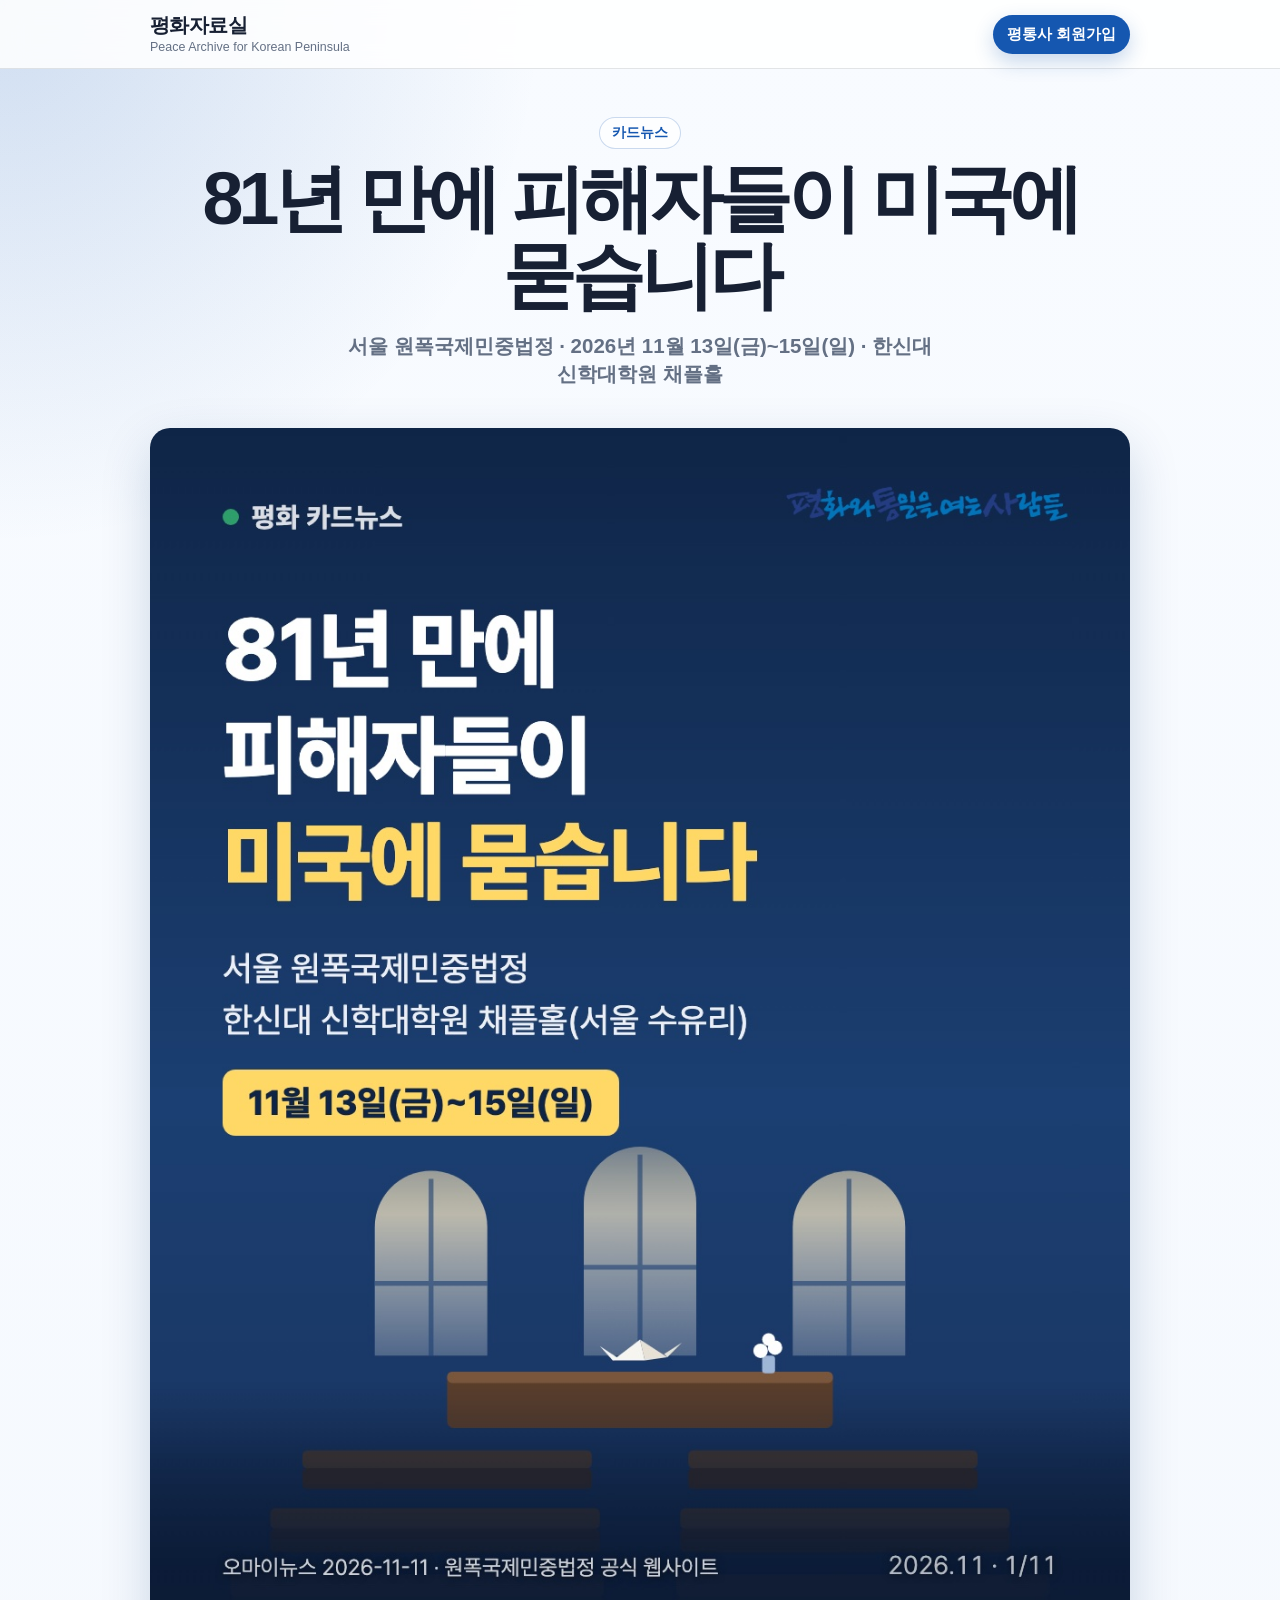
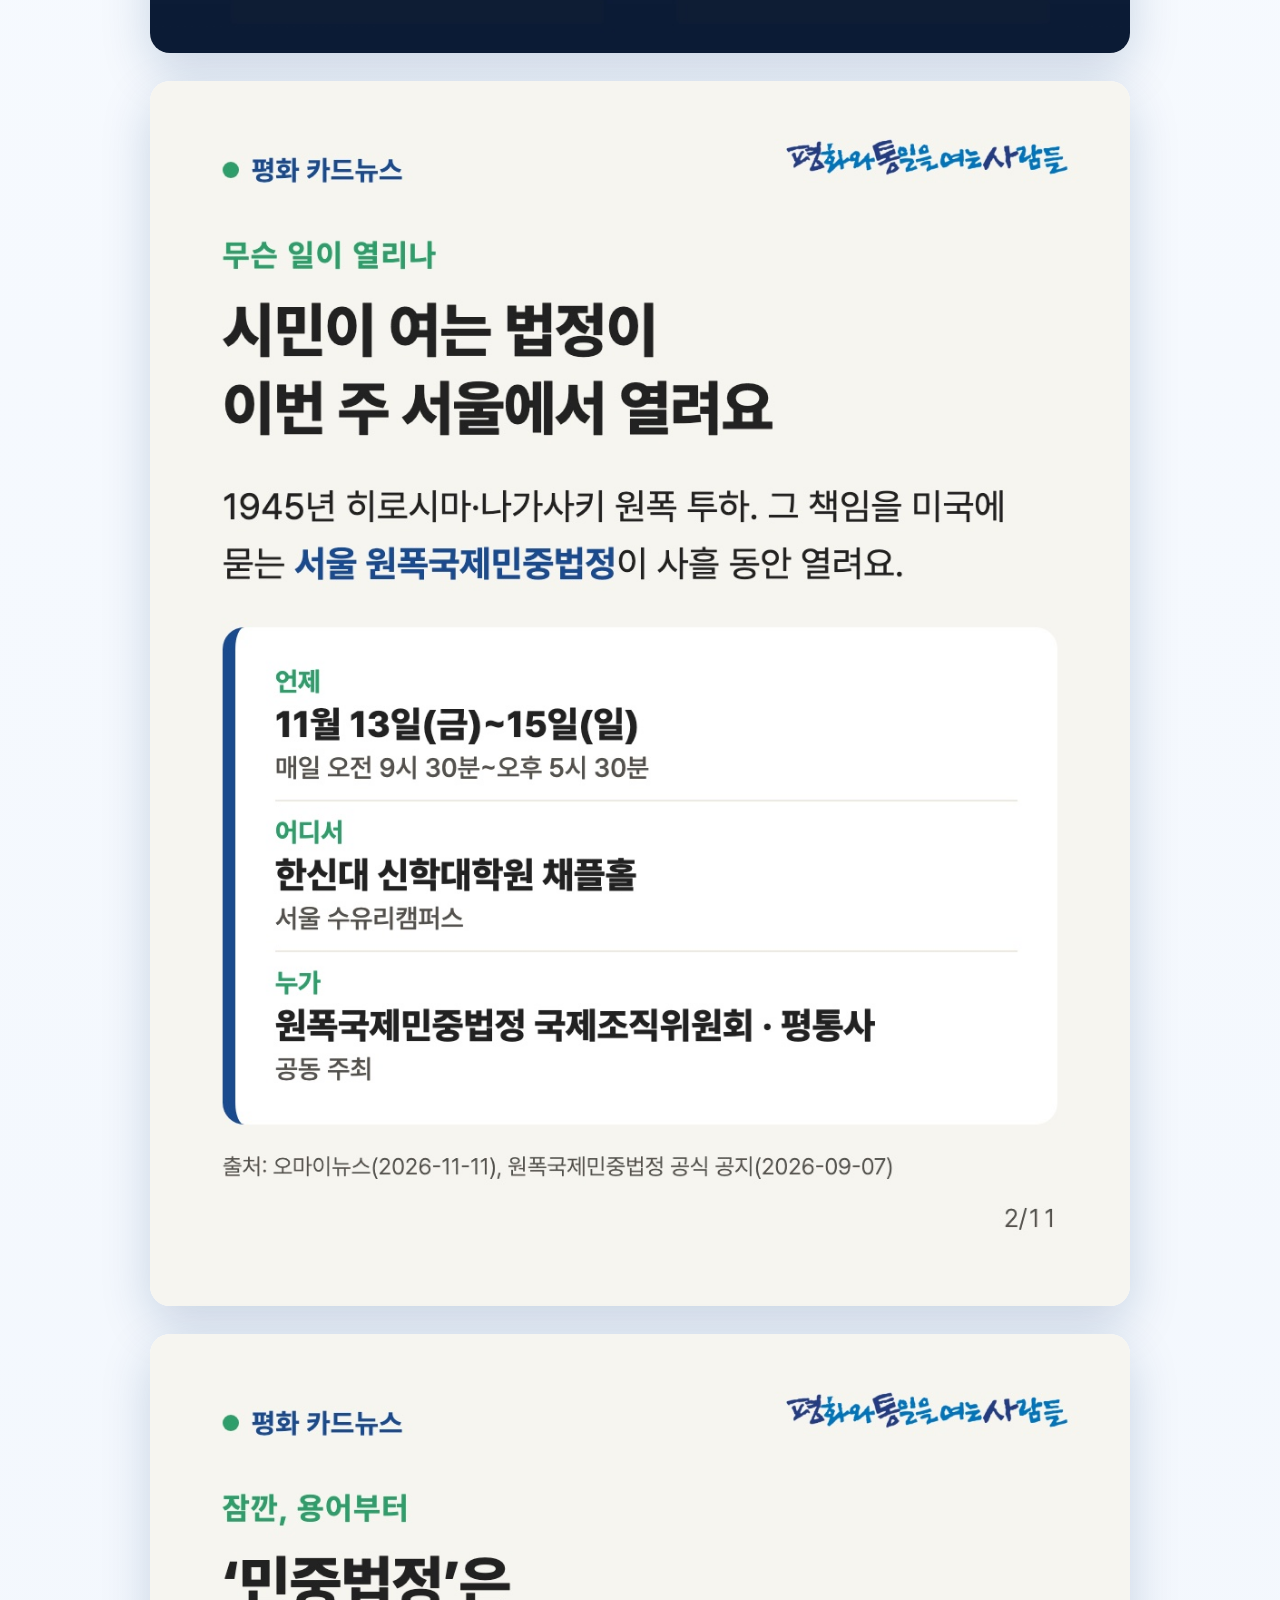
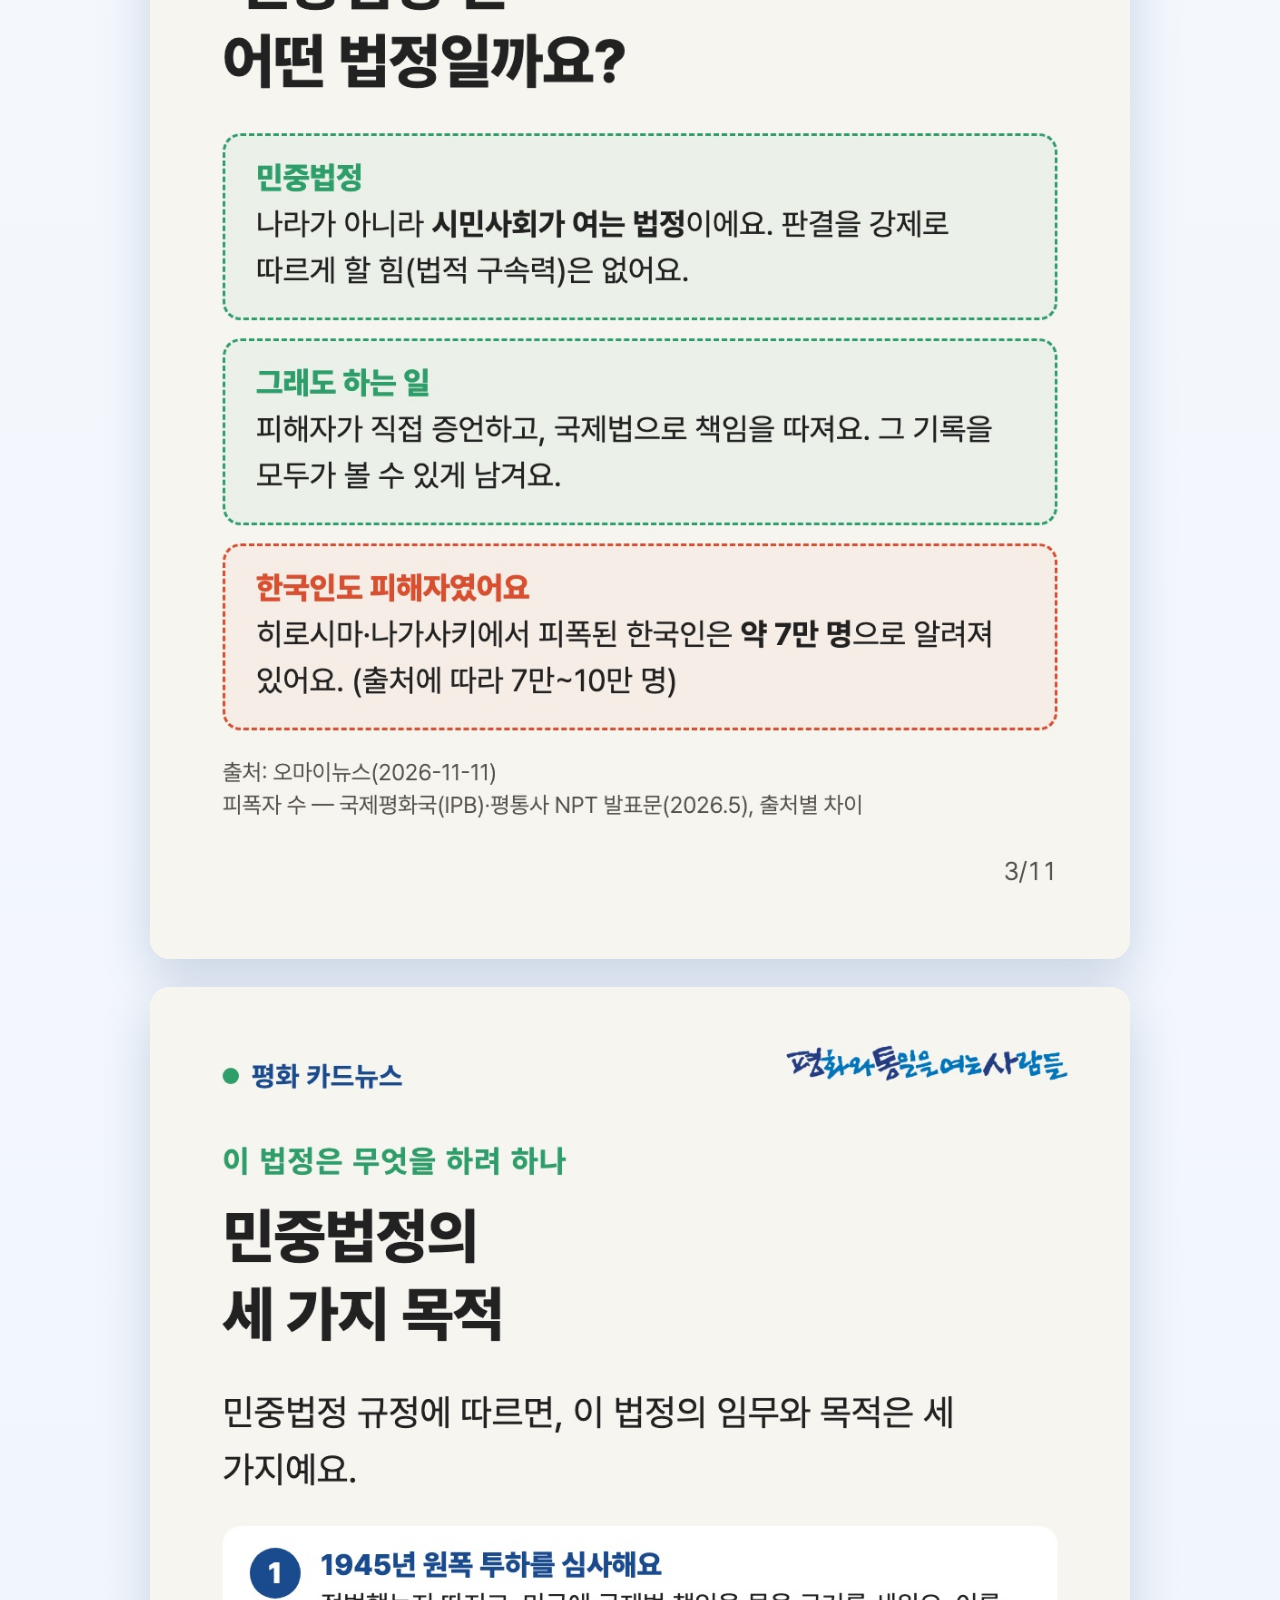
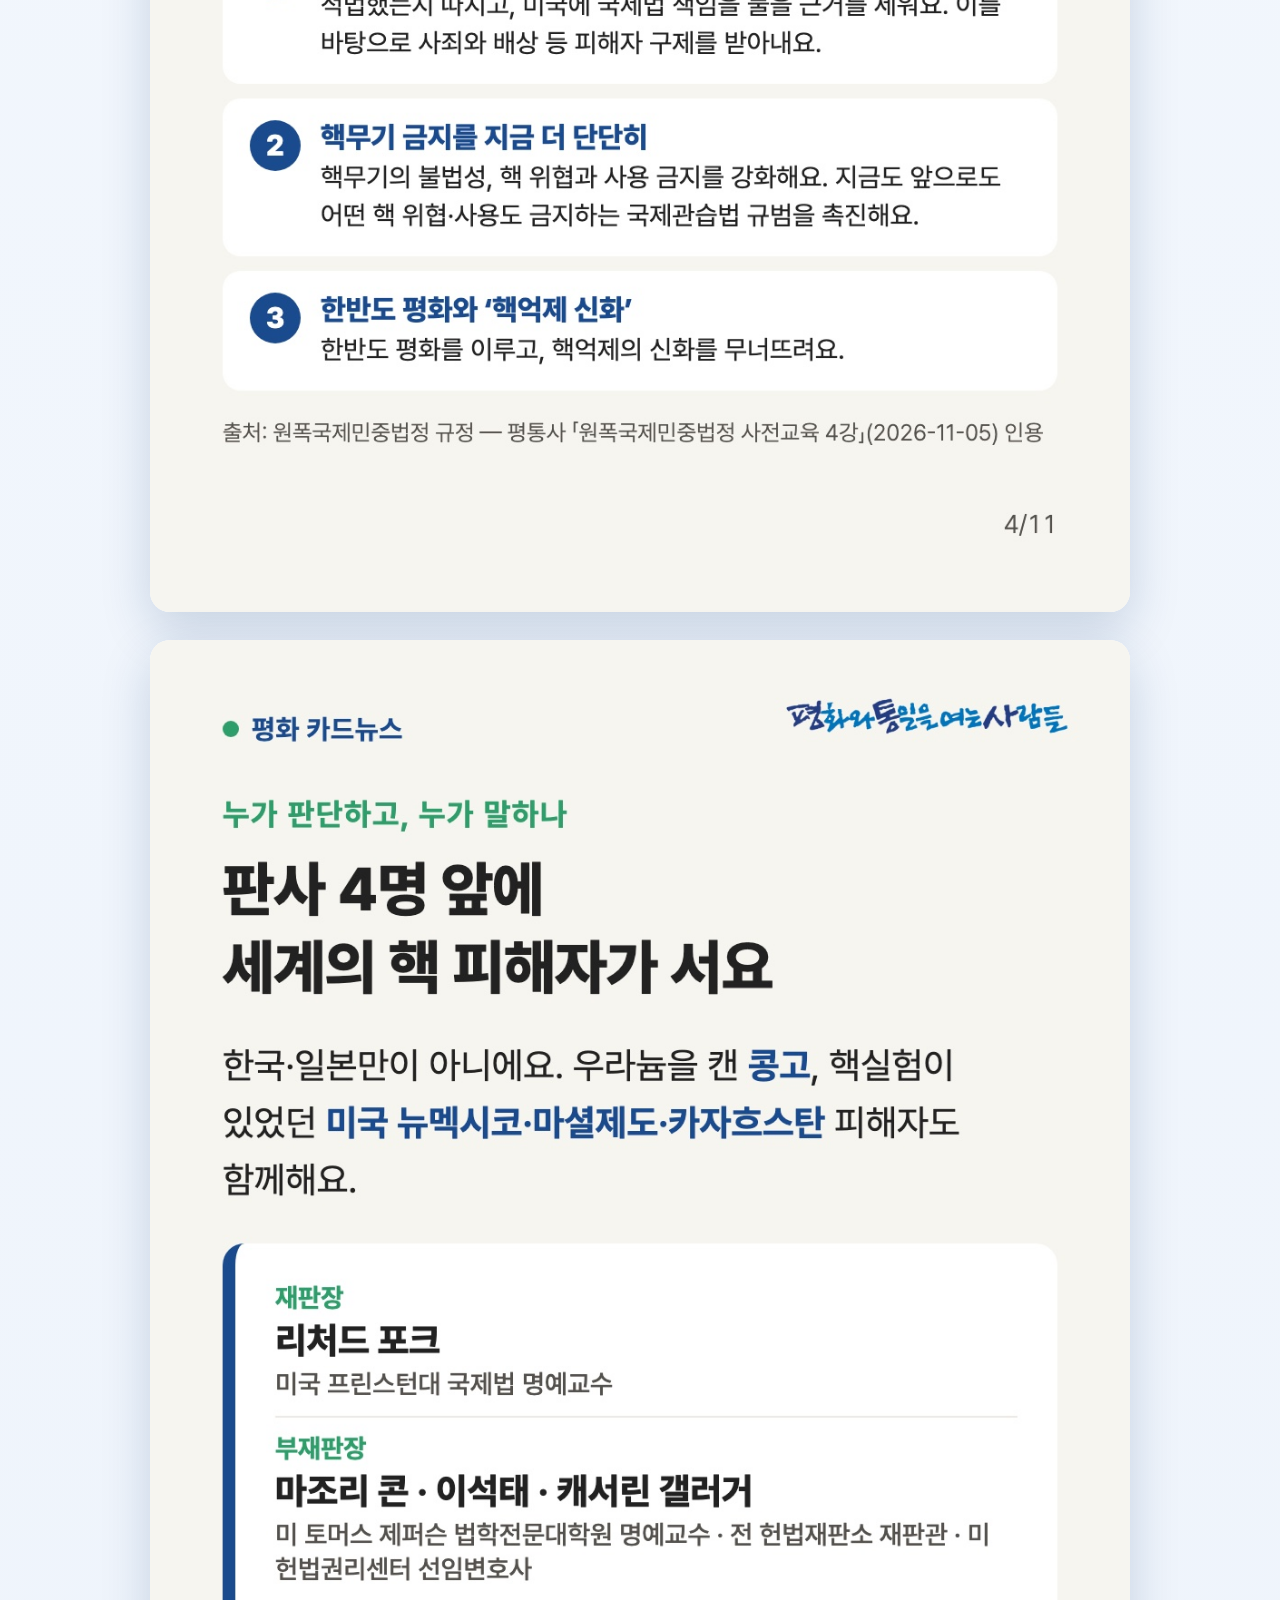
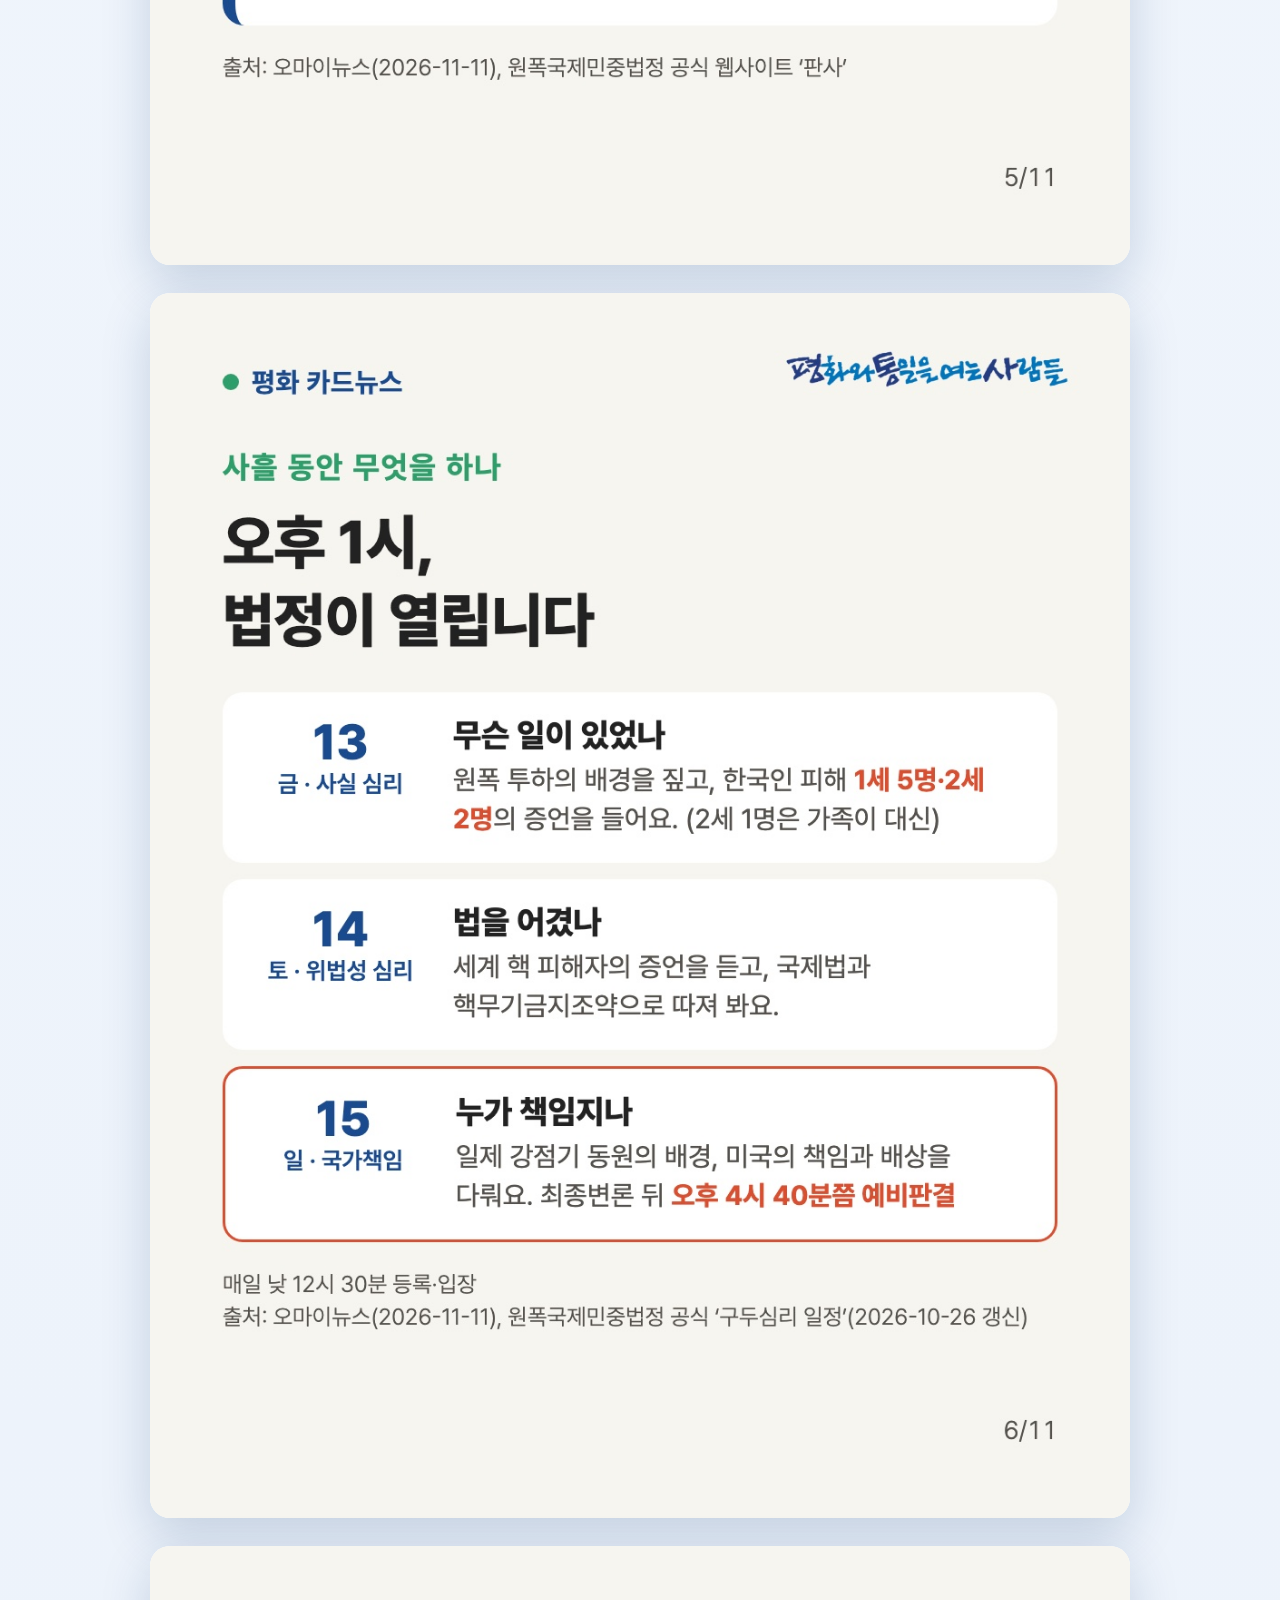
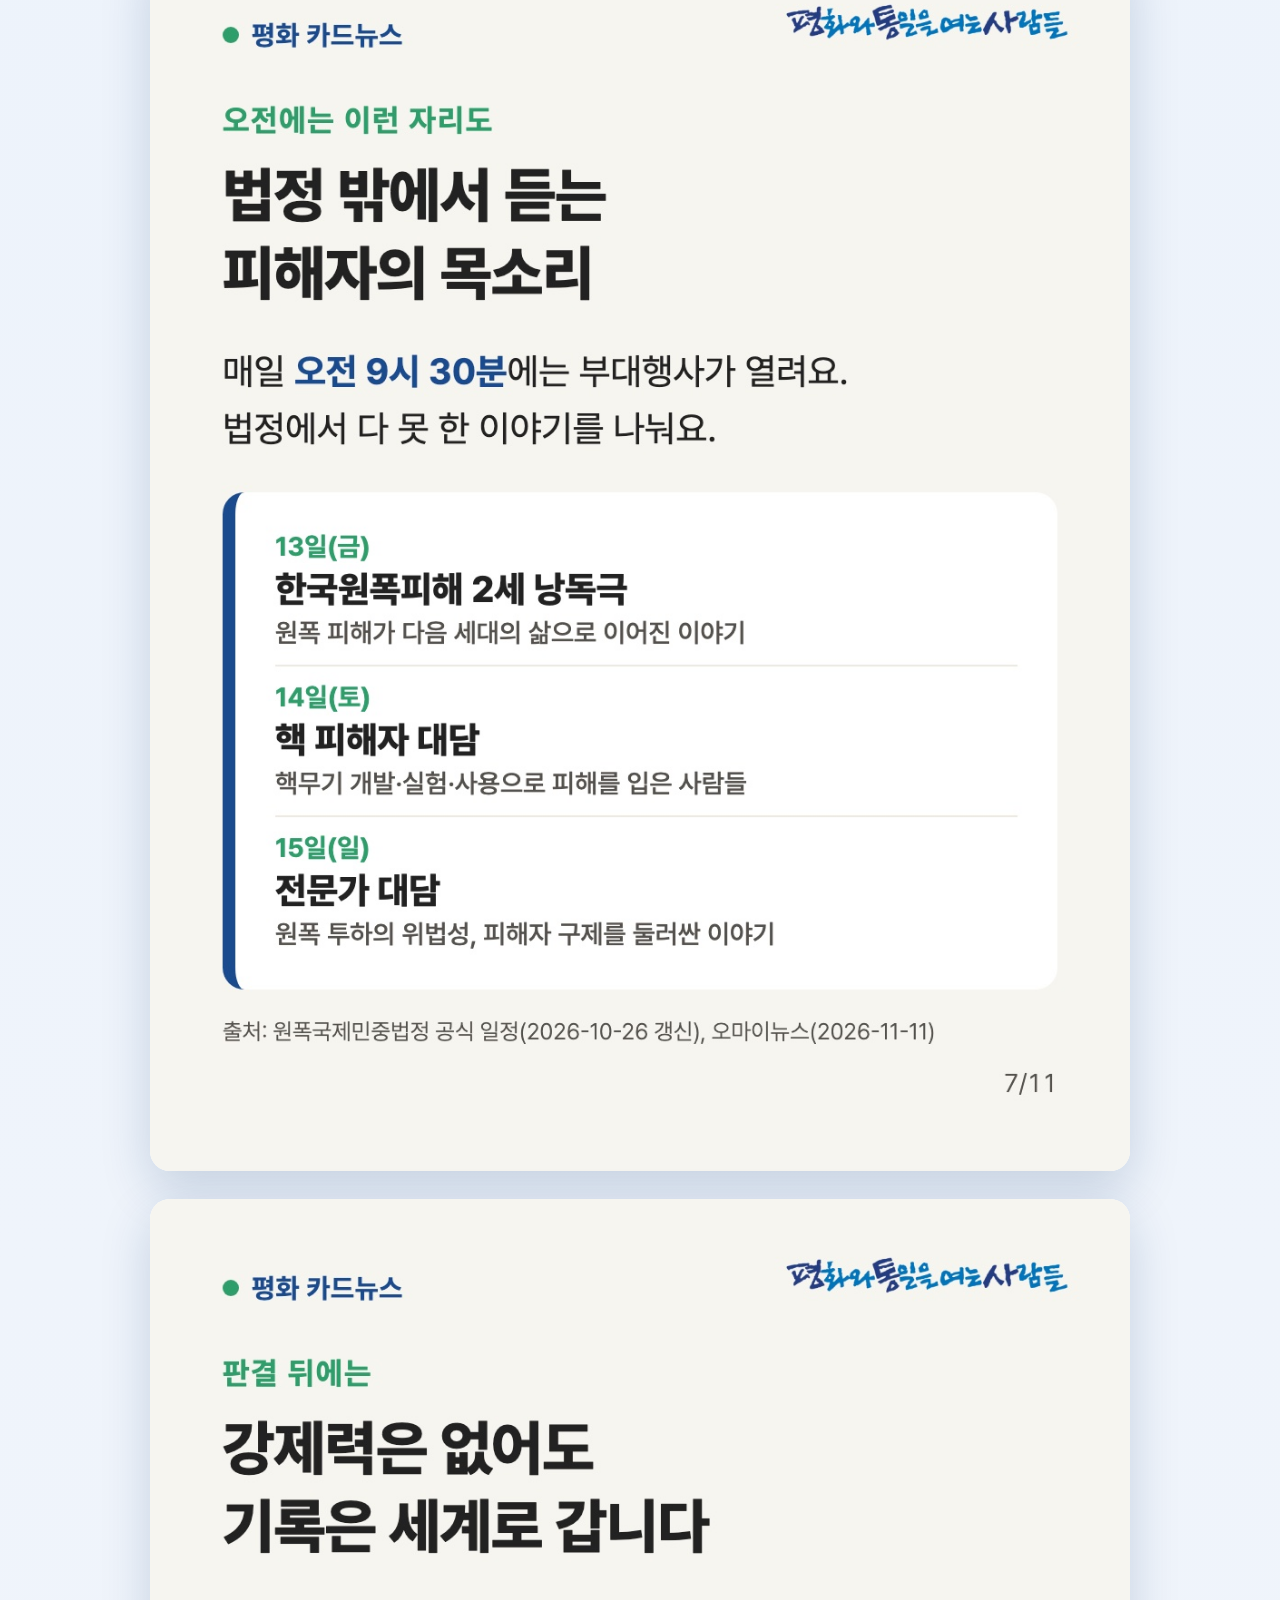
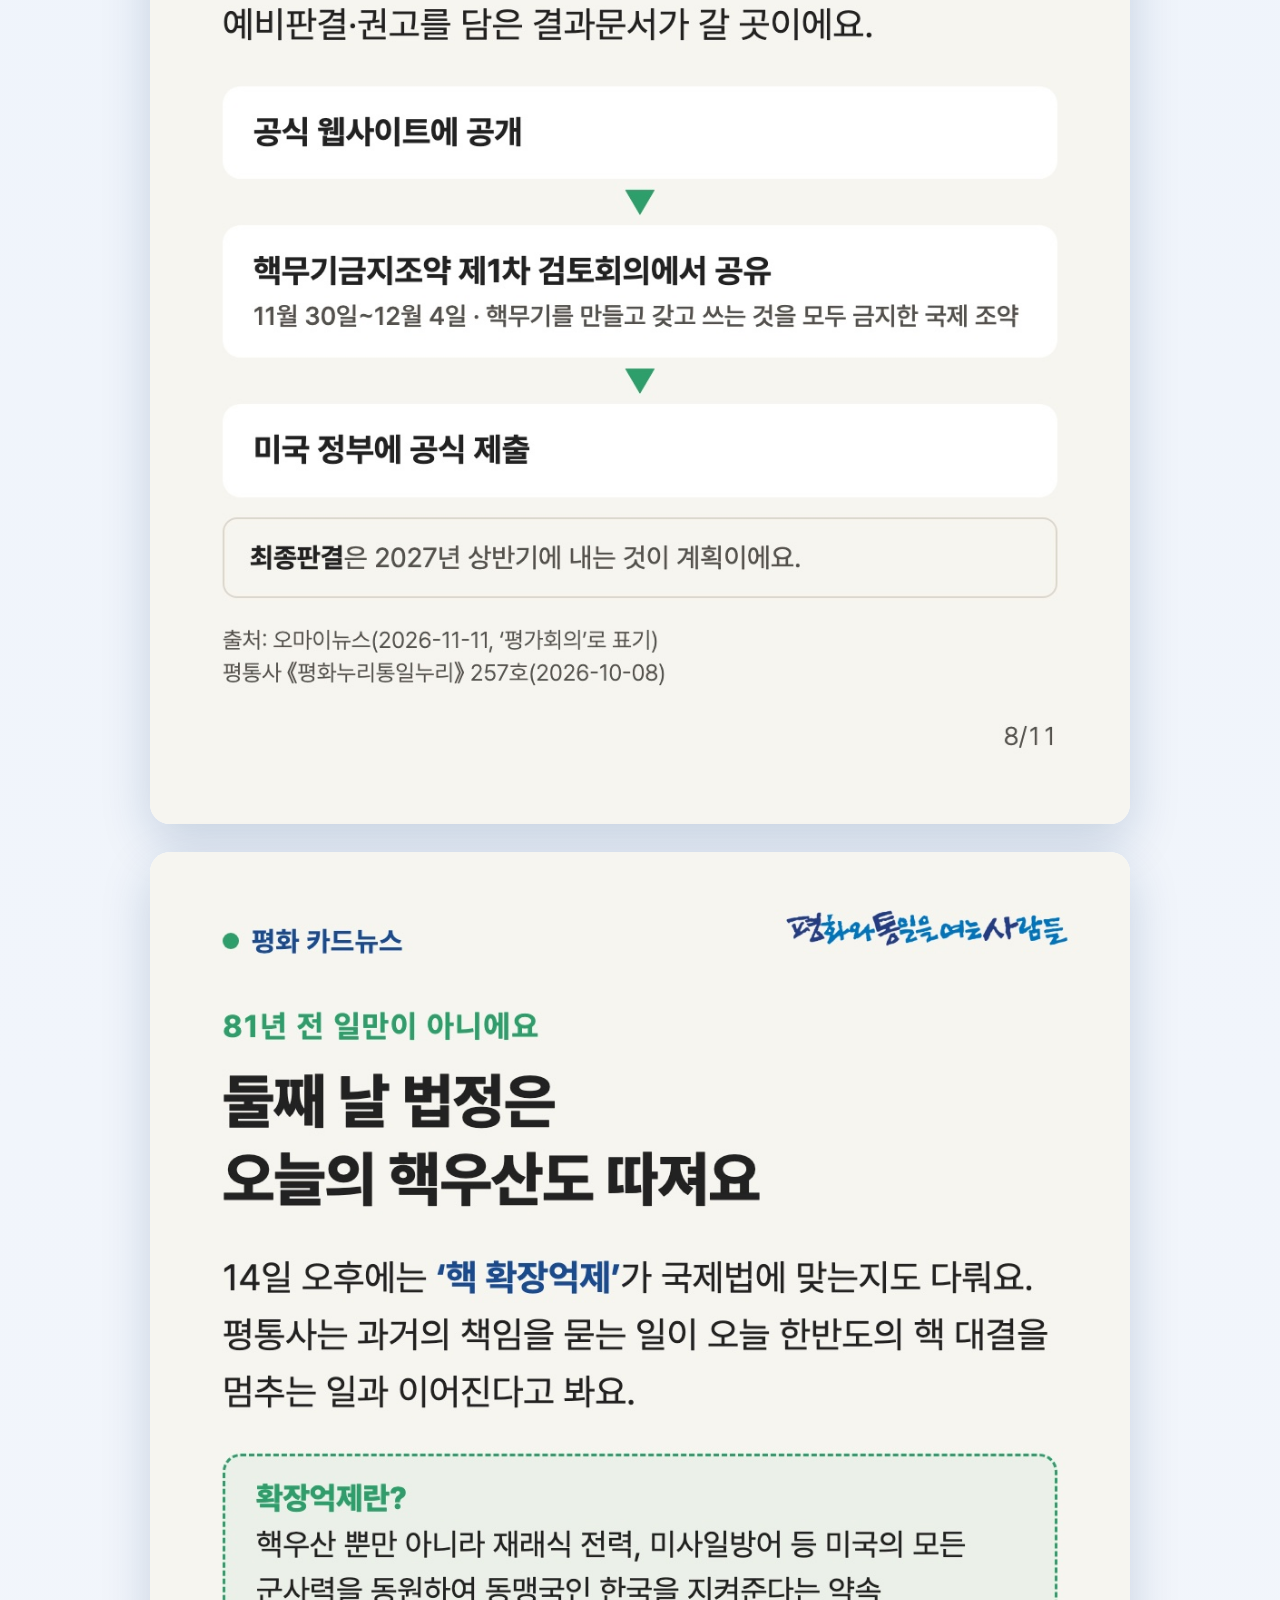
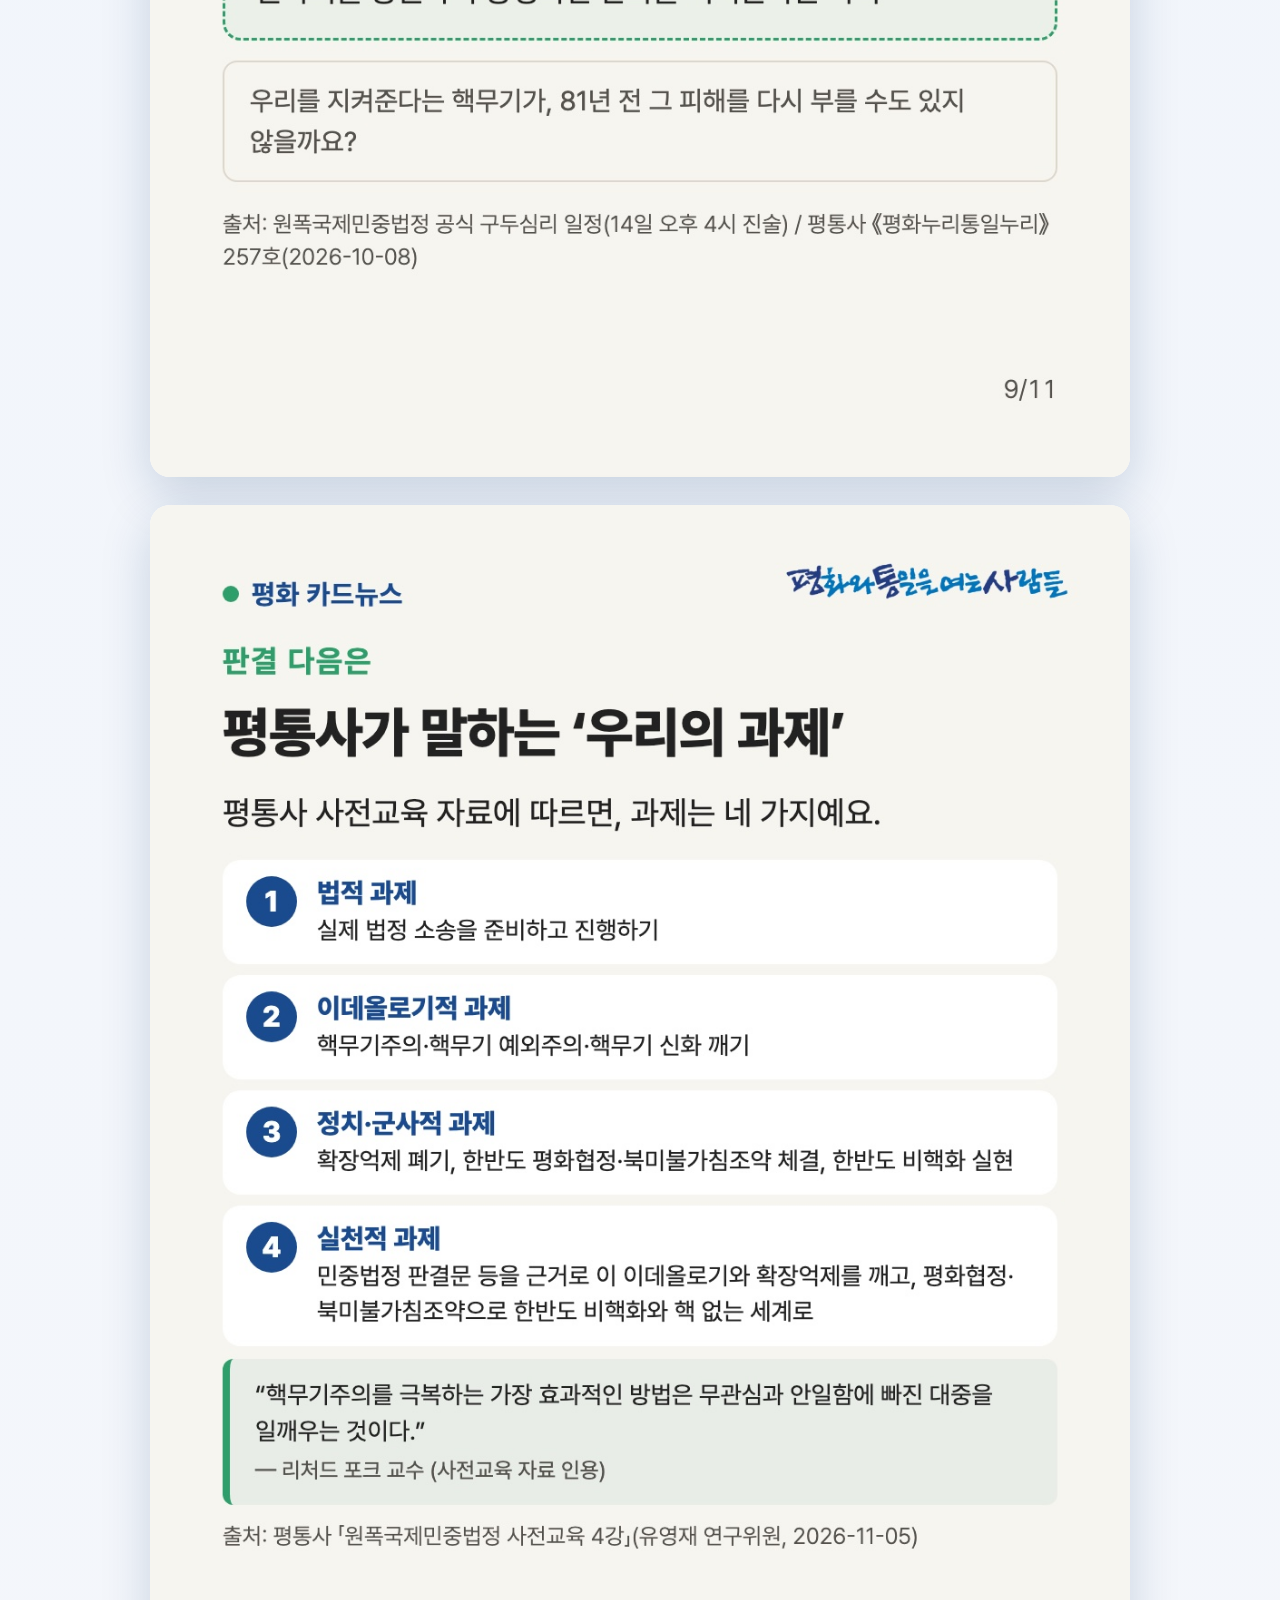
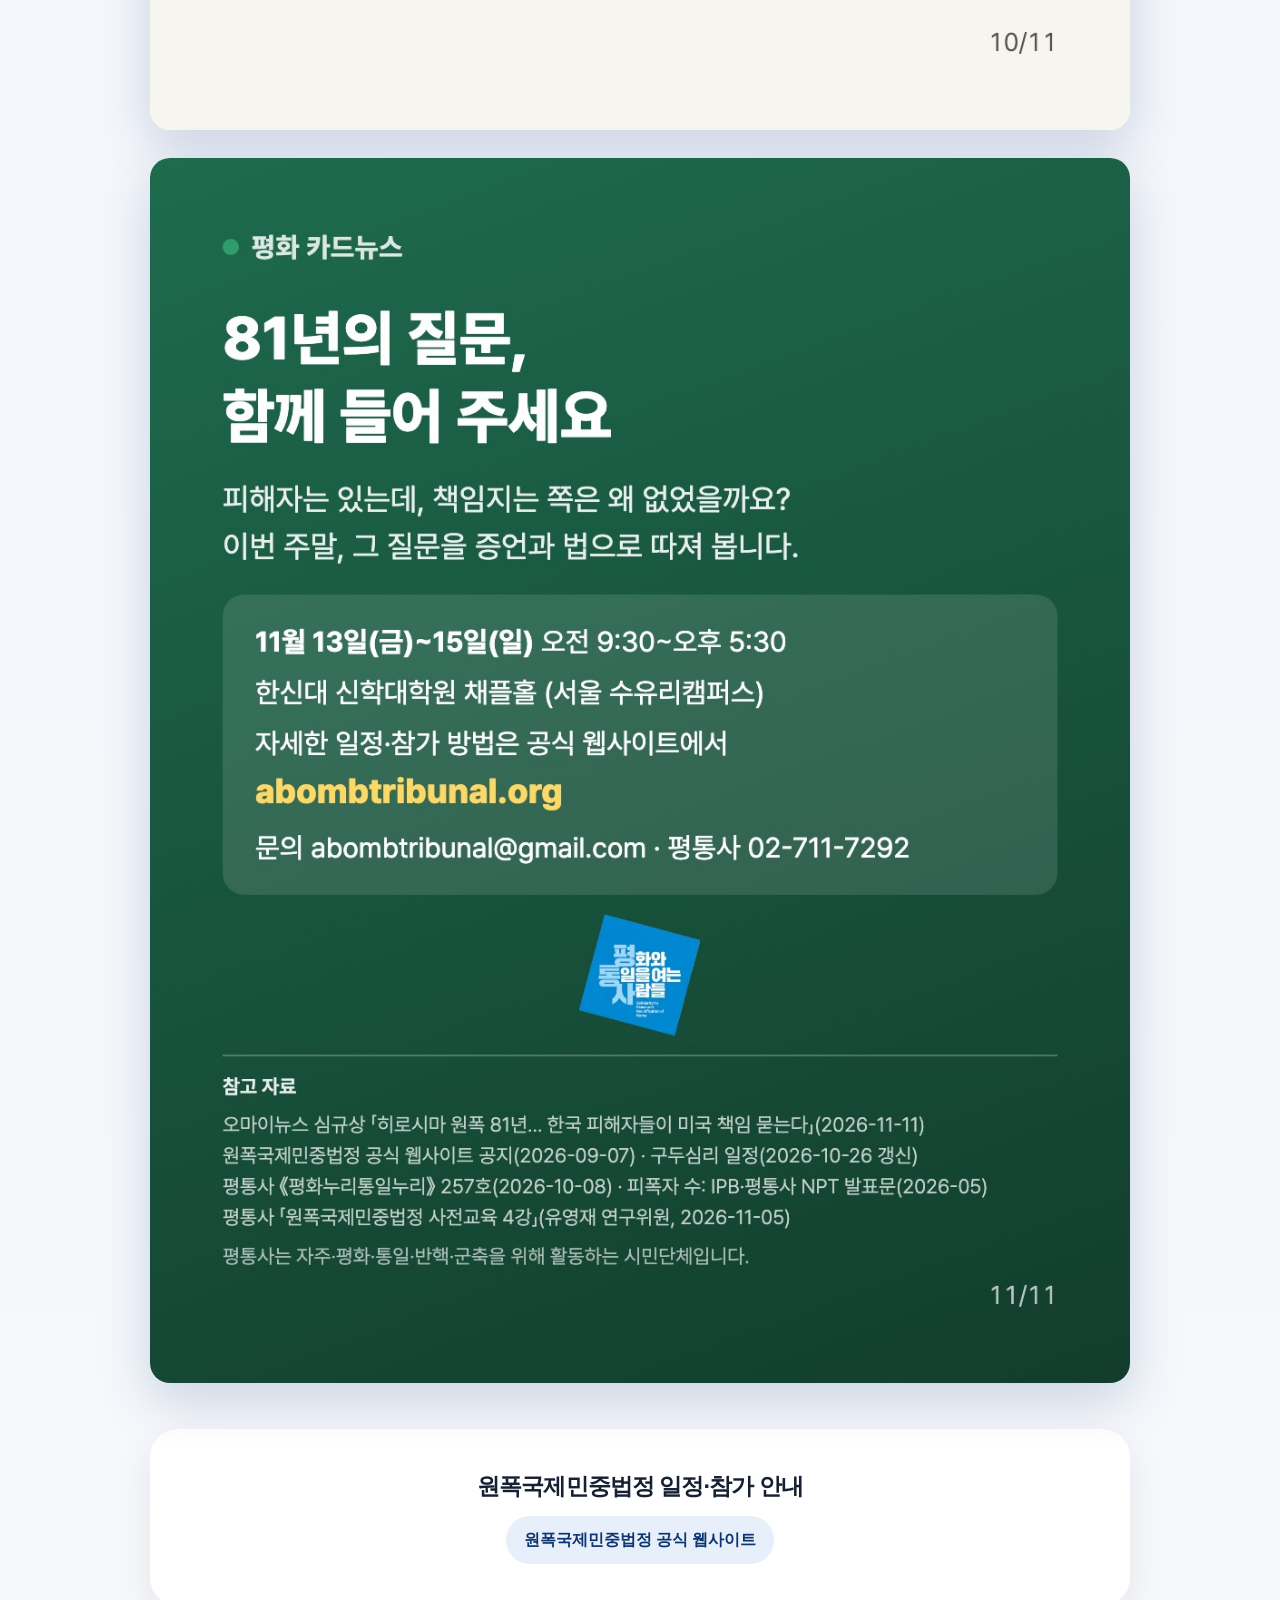
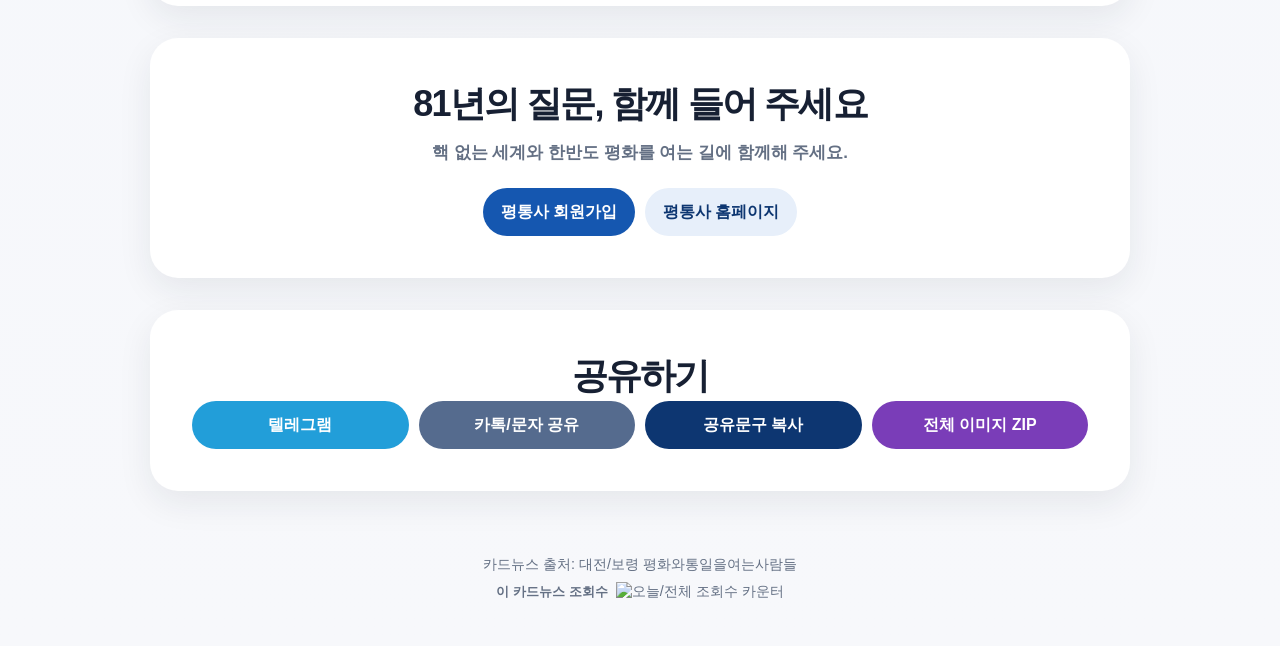
==== abomb-court/index.html @ 908dca16 "feat: 원폭국제민중법정 카드뉴스 11장(abomb-court) 추가, 자료실 홈 맨 앞에 등록" ====
<!DOCTYPE html>
<html lang="ko">
<head>
  <meta charset="UTF-8">
  <meta name="viewport" content="width=device-width, initial-scale=1.0">
  <title>81년 만에 피해자들이 미국에 묻습니다 | 평화자료실</title>
  <meta name="description" content="서울 원폭국제민중법정(11/13~15, 한신대 신학대학원) — 카드뉴스 11장으로 미리 보기">
  <meta name="keywords" content="원폭국제민중법정, 원폭피해자, 히로시마, 나가사키, 핵무기금지조약, 확장억제, 한반도평화, 평통사, 평화와통일을여는사람들">
  <meta property="og:title" content="81년 만에 피해자들이 미국에 묻습니다">
  <meta property="og:description" content="서울 원폭국제민중법정(11/13~15, 한신대 신학대학원) — 카드뉴스 11장으로 미리 보기">
  <meta property="og:type" content="website">
  <meta property="og:url" content="https://peace-archive.github.io/abomb-court/">
  <meta property="og:image" content="https://peace-archive.github.io/abomb-court/images/card01.jpg">
  <meta name="twitter:card" content="summary_large_image">
  <link rel="preload" as="image" href="images/card01.jpg">
  <link rel="icon" href="/favicon.ico" sizes="any">
  <link rel="icon" type="image/png" sizes="32x32" href="/favicon-32.png">
  <link rel="icon" type="image/png" sizes="16x16" href="/favicon-16.png">
  <link rel="apple-touch-icon" href="/apple-touch-icon.png">
  <link rel="stylesheet" href="styles.css">
  <!-- Cloudflare Web Analytics -->
  <script defer src="https://static.cloudflareinsights.com/beacon.min.js" data-cf-beacon='{"token":"e505f99d0abe438db73c1a0fc238dc13"}'></script>
  <!-- End Cloudflare Web Analytics -->
</head>
<body>
  <header class="site-header">
    <div class="container header-inner">
      <a class="brand" href="../" aria-label="평화자료실 홈">
        <span class="brand-main">평화자료실</span>
        <span class="brand-sub">Peace Archive for Korean Peninsula</span>
      </a>
      <a class="join-link" href="https://www.spark946.org/about/join" target="_blank" rel="noopener">평통사 회원가입</a>
    </div>
  </header>

  <main>
    <section class="hero container">
      <p class="eyebrow">카드뉴스</p>
      <h1>81년 만에 피해자들이 미국에 묻습니다</h1>
      <p class="lead">서울 원폭국제민중법정 · 2026년 11월 13일(금)~15일(일) · 한신대 신학대학원 채플홀</p>
    </section>

    <section class="viewer-section container" aria-label="원폭국제민중법정 카드뉴스">
      <div class="card-scroll">
        <figure class="card-frame">
          <img src="images/card01.jpg" alt="카드 1. 81년 만에 피해자들이 미국에 묻습니다" loading="eager">
        </figure>
        <figure class="card-frame">
          <img src="images/card02.jpg" alt="카드 2. 시민이 여는 법정이 이번 주 서울에서 열려요" loading="lazy">
        </figure>
        <figure class="card-frame">
          <img src="images/card03.jpg" alt="카드 3. '민중법정'은 어떤 법정일까요?" loading="lazy">
        </figure>
        <figure class="card-frame">
          <img src="images/card04.jpg" alt="카드 4. 민중법정의 세 가지 목적" loading="lazy">
        </figure>
        <figure class="card-frame">
          <img src="images/card05.jpg" alt="카드 5. 판사 4명 앞에 세계의 핵 피해자가 서요" loading="lazy">
        </figure>
        <figure class="card-frame">
          <img src="images/card06.jpg" alt="카드 6. 오후 1시, 법정이 열립니다" loading="lazy">
        </figure>
        <figure class="card-frame">
          <img src="images/card07.jpg" alt="카드 7. 법정 밖에서 듣는 피해자의 목소리" loading="lazy">
        </figure>
        <figure class="card-frame">
          <img src="images/card08.jpg" alt="카드 8. 강제력은 없어도 기록은 세계로 갑니다" loading="lazy">
        </figure>
        <figure class="card-frame">
          <img src="images/card09.jpg" alt="카드 9. 둘째 날 법정은 오늘의 핵우산도 따져요" loading="lazy">
        </figure>
        <figure class="card-frame">
          <img src="images/card10.jpg" alt="카드 10. 평통사가 말하는 '우리의 과제'" loading="lazy">
        </figure>
        <figure class="card-frame">
          <img src="images/card11.jpg" alt="카드 11. 81년의 질문, 함께 들어 주세요" loading="lazy">
        </figure>
      </div>
    </section>

    <section class="detail-link-section container">
      <p class="detail-label">원폭국제민중법정 일정·참가 안내</p>
      <a class="detail-link" href="https://abombtribunal.org" target="_blank" rel="noopener">
        원폭국제민중법정 공식 웹사이트
      </a>
    </section>

    <section class="cta container">
      <h2>81년의 질문, 함께 들어 주세요</h2>
      <p>핵 없는 세계와 한반도 평화를 여는 길에 함께해 주세요.</p>
      <div class="cta-buttons primary-actions">
        <a class="button primary" href="https://www.spark946.org/about/join" target="_blank" rel="noopener">평통사 회원가입</a>
        <a class="button secondary" href="https://www.spark946.org" target="_blank" rel="noopener">평통사 홈페이지</a>
      </div>
    </section>

    <section class="share-section container" aria-label="카드뉴스 공유하기">
      <h2>공유하기</h2>
      <div class="share-grid compact">
        <button class="share-button telegram" type="button" onclick="shareTelegram()">텔레그램</button>
        <button class="share-button native" type="button" onclick="nativeShare()">카톡/문자 공유</button>
        <button class="share-button copy" type="button" onclick="copyShareMessage()">공유문구 복사</button>
        <a class="share-button download-all" href="cardnews-images.zip" download>전체 이미지 ZIP</a>
      </div>
    </section>
  </main>

  <footer class="site-footer">
    <div class="container">
      <p>카드뉴스 출처: 대전/보령 평화와통일을여는사람들</p>
      <p class="view-counter" aria-label="카드뉴스 조회수 카운터">
        <span class="view-counter-label">이 카드뉴스 조회수</span>
        <img src="https://hits.sh/peace-archive.github.io/abomb-court.svg?view=today-total&style=flat-square&label=%EC%98%A4%EB%8A%98%2F%EC%A0%84%EC%B2%B4&color=0d3671&labelColor=647084" alt="오늘/전체 조회수 카운터">
      </p>
    </div>
  </footer>

  <script src="script.js"></script>
</body>
</html>
---- abomb-court/styles.css ----
/* 평화자료실 카드뉴스 이미지 뷰어 */
:root {
  --bg: #edf3fb;
  --ink: #172033;
  --muted: #647084;
  --blue: #1557b0;
  --blue-dark: #0d3671;
  --line: rgba(23, 32, 51, 0.12);
  --card: #ffffff;
  --shadow: 0 18px 50px rgba(13, 54, 113, 0.18);
}

* { box-sizing: border-box; }
html { scroll-behavior: smooth; }
body {
  margin: 0;
  font-family: -apple-system, BlinkMacSystemFont, "Apple SD Gothic Neo", "Noto Sans KR", "Malgun Gothic", sans-serif;
  color: var(--ink);
  background:
    radial-gradient(circle at top left, rgba(21, 87, 176, 0.18), transparent 34rem),
    linear-gradient(180deg, #f8fbff 0%, var(--bg) 52%, #f7f8fb 100%);
  min-height: 100vh;
}

a { color: inherit; }
.container {
  width: min(100% - 32px, 980px);
  margin: 0 auto;
}

.site-header {
  position: sticky;
  top: 0;
  z-index: 20;
  background: rgba(255, 255, 255, 0.86);
  backdrop-filter: blur(14px);
  border-bottom: 1px solid var(--line);
}
.header-inner {
  min-height: 68px;
  display: flex;
  align-items: center;
  justify-content: space-between;
  gap: 18px;
}
.brand {
  display: inline-flex;
  flex-direction: column;
  text-decoration: none;
  line-height: 1.15;
}
.brand-main {
  font-weight: 900;
  font-size: 1.25rem;
  letter-spacing: -0.03em;
}
.brand-sub {
  margin-top: 3px;
  color: var(--muted);
  font-size: 0.78rem;
}
.join-link {
  text-decoration: none;
  background: var(--blue);
  color: #fff;
  padding: 10px 14px;
  border-radius: 999px;
  font-weight: 800;
  font-size: 0.92rem;
  box-shadow: 0 8px 20px rgba(21, 87, 176, 0.24);
}

.hero {
  text-align: center;
  padding: 48px 0 28px;
}
.eyebrow {
  display: inline-block;
  margin: 0 0 12px;
  padding: 6px 12px;
  border: 1px solid rgba(21, 87, 176, 0.22);
  border-radius: 999px;
  color: var(--blue);
  background: rgba(255, 255, 255, 0.72);
  font-weight: 900;
  font-size: 0.85rem;
}
.hero h1 {
  margin: 0;
  font-size: clamp(2rem, 6vw, 4.6rem);
  letter-spacing: -0.07em;
  line-height: 1.04;
}
.lead {
  margin: 18px auto 0;
  max-width: 680px;
  color: var(--muted);
  font-size: clamp(1rem, 2.7vw, 1.28rem);
  font-weight: 650;
  word-break: keep-all;
}

.viewer-section { padding: 12px 0 46px; }
/* 세로 스크롤 카드 뷰어 */
.card-scroll {
  display: flex;
  flex-direction: column;
  gap: clamp(16px, 3vw, 28px);
}
.card-frame {
  margin: 0;
  border-radius: 20px;
  overflow: hidden;
  box-shadow: var(--shadow);
  background: #fff;
}
.card-frame img {
  width: 100%;
  height: auto;
  display: block;
}

.cta,
.share-section,
.detail-link-section {
  margin-bottom: 32px;
  padding: clamp(26px, 5vw, 42px);
  text-align: center;
  background: #fff;
  border-radius: 28px;
  box-shadow: 0 12px 34px rgba(23, 32, 51, 0.08);
}
.cta h2,
.share-section h2 {
  margin: 0;
  font-size: clamp(1.45rem, 4vw, 2.25rem);
  letter-spacing: -0.05em;
  word-break: keep-all;
}
.detail-label {
  margin: 0 0 14px;
  color: var(--ink);
  font-size: clamp(1.15rem, 3vw, 1.45rem);
  font-weight: 900;
  letter-spacing: -0.04em;
  word-break: keep-all;
}
.detail-link {
  display: inline-flex;
  align-items: center;
  justify-content: center;
  min-height: 48px;
  padding: 13px 18px;
  border-radius: 999px;
  background: #e7effa;
  color: var(--blue-dark);
  text-decoration: none;
  font-weight: 900;
}
.cta p,
.share-section p {
  margin: 12px auto 24px;
  max-width: 660px;
  color: var(--muted);
  font-size: 1.05rem;
  font-weight: 650;
  word-break: keep-all;
}
.cta-buttons,
.share-grid {
  display: flex;
  justify-content: center;
  flex-wrap: wrap;
  gap: 10px;
}
.share-grid {
  display: grid;
  grid-template-columns: repeat(auto-fit, minmax(132px, 1fr));
}
.button,
.share-button {
  appearance: none;
  border: 0;
  border-radius: 999px;
  padding: 13px 18px;
  font: inherit;
  font-weight: 900;
  text-decoration: none;
  cursor: pointer;
  display: inline-flex;
  align-items: center;
  justify-content: center;
  min-height: 48px;
}
.button.primary {
  color: #fff;
  background: var(--blue);
}
.button.secondary {
  color: var(--blue-dark);
  background: #e7effa;
}
.share-button { color: #fff; }
.share-button.telegram { background: #229ed9; }
.share-button.native { background: #556b8e; }
.share-button.copy { background: #0d3671; }
.share-button.download-all { background: #7a3db8; }
.site-footer {
  padding: 28px 0 40px;
  color: var(--muted);
  text-align: center;
  font-size: 0.9rem;
}
.site-footer p { margin: 4px 0; }
.view-counter {
  margin-top: 12px;
  display: inline-flex;
  align-items: center;
  justify-content: center;
  gap: 8px;
  flex-wrap: wrap;
}
.view-counter-label {
  color: var(--muted);
  font-size: 0.82rem;
  font-weight: 800;
}
.view-counter img {
  display: inline-block;
  height: 20px;
  vertical-align: middle;
}

.toast {
  position: fixed;
  left: 50%;
  bottom: 22px;
  z-index: 100;
  transform: translateX(-50%);
  background: #111827;
  color: #fff;
  padding: 12px 18px;
  border-radius: 999px;
  box-shadow: 0 10px 28px rgba(0, 0, 0, 0.25);
  font-weight: 800;
  white-space: nowrap;
}

@media (max-width: 640px) {
  .container { width: min(100% - 20px, 980px); }
  .header-inner { min-height: 62px; }
  .brand-sub { display: none; }
  .join-link { padding: 9px 11px; font-size: 0.84rem; }
  .hero { padding-top: 34px; }
  .card-frame { border-radius: 14px; }
  .share-grid { grid-template-columns: repeat(2, minmax(0, 1fr)); }
}

/* 11-11: 긴 제목이 낱말 중간에서 끊기지 않게 */
.hero h1, .hero .lead { word-break: keep-all; }
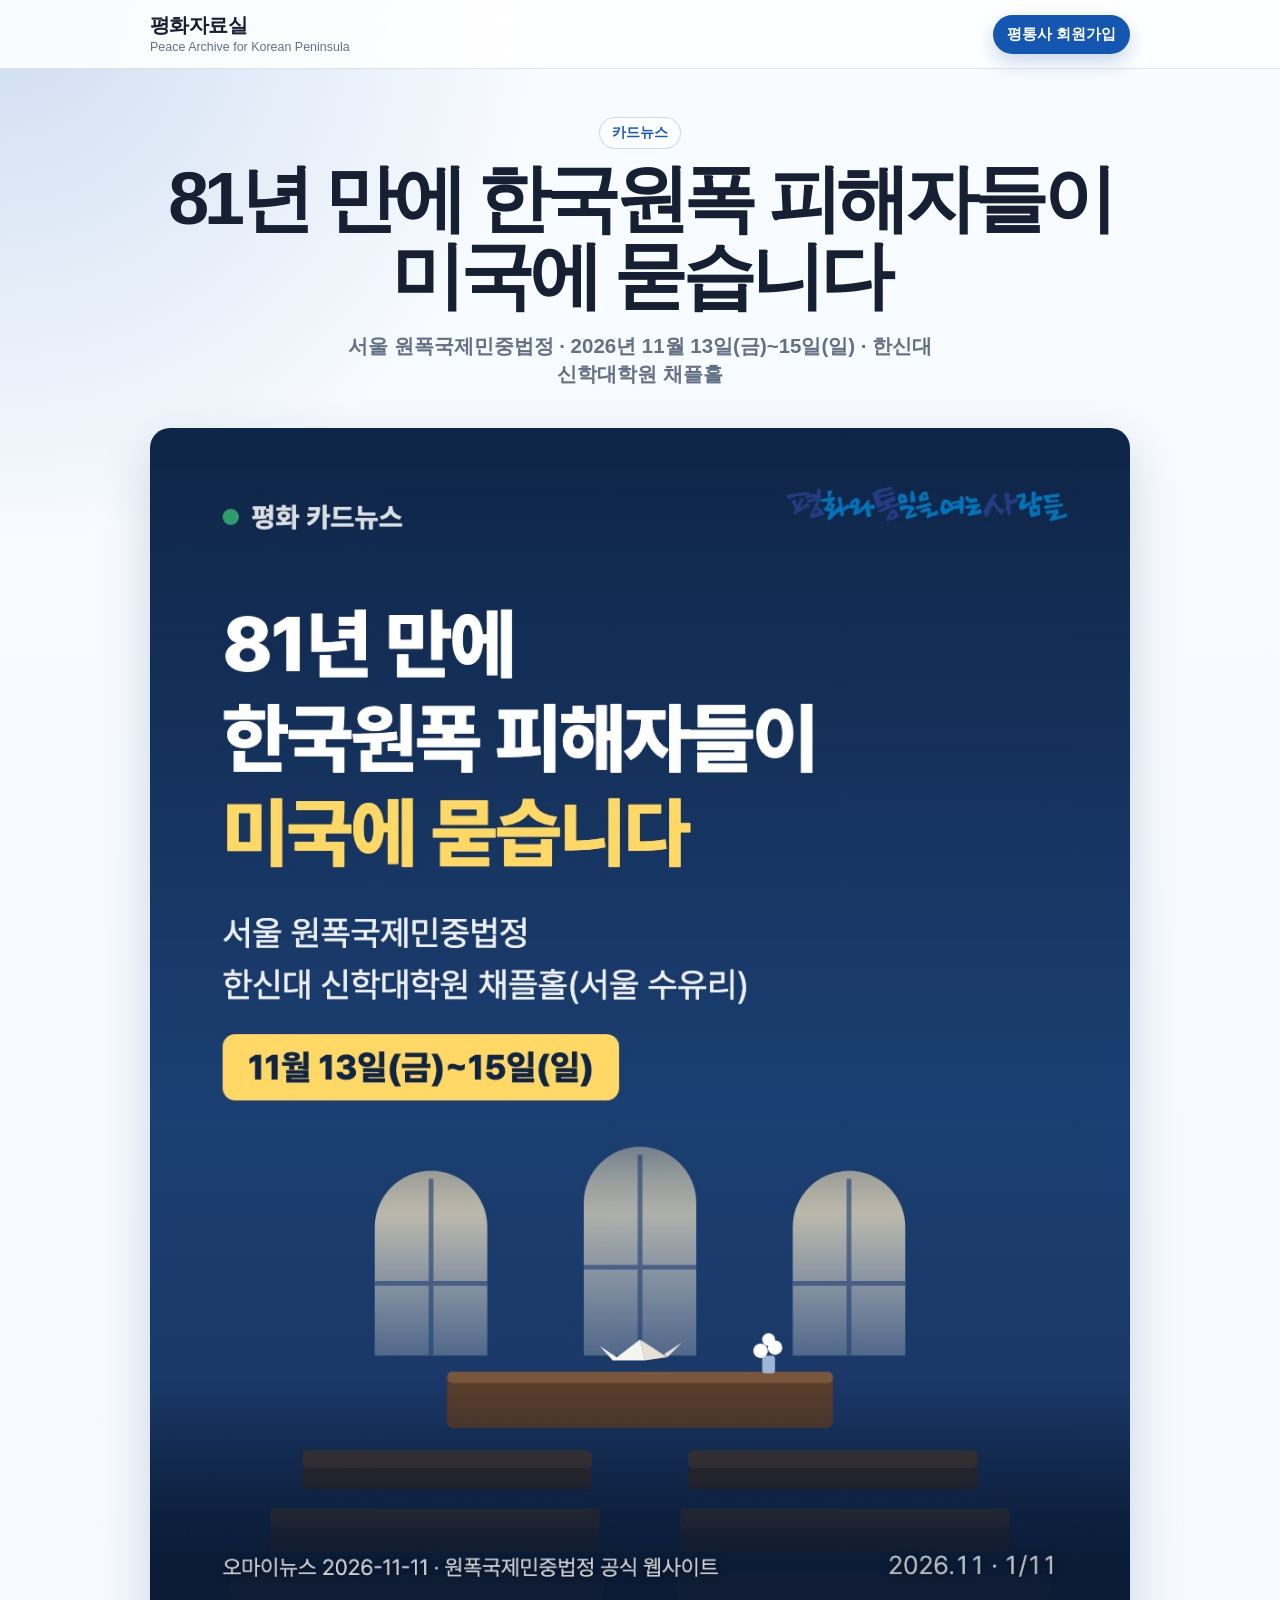
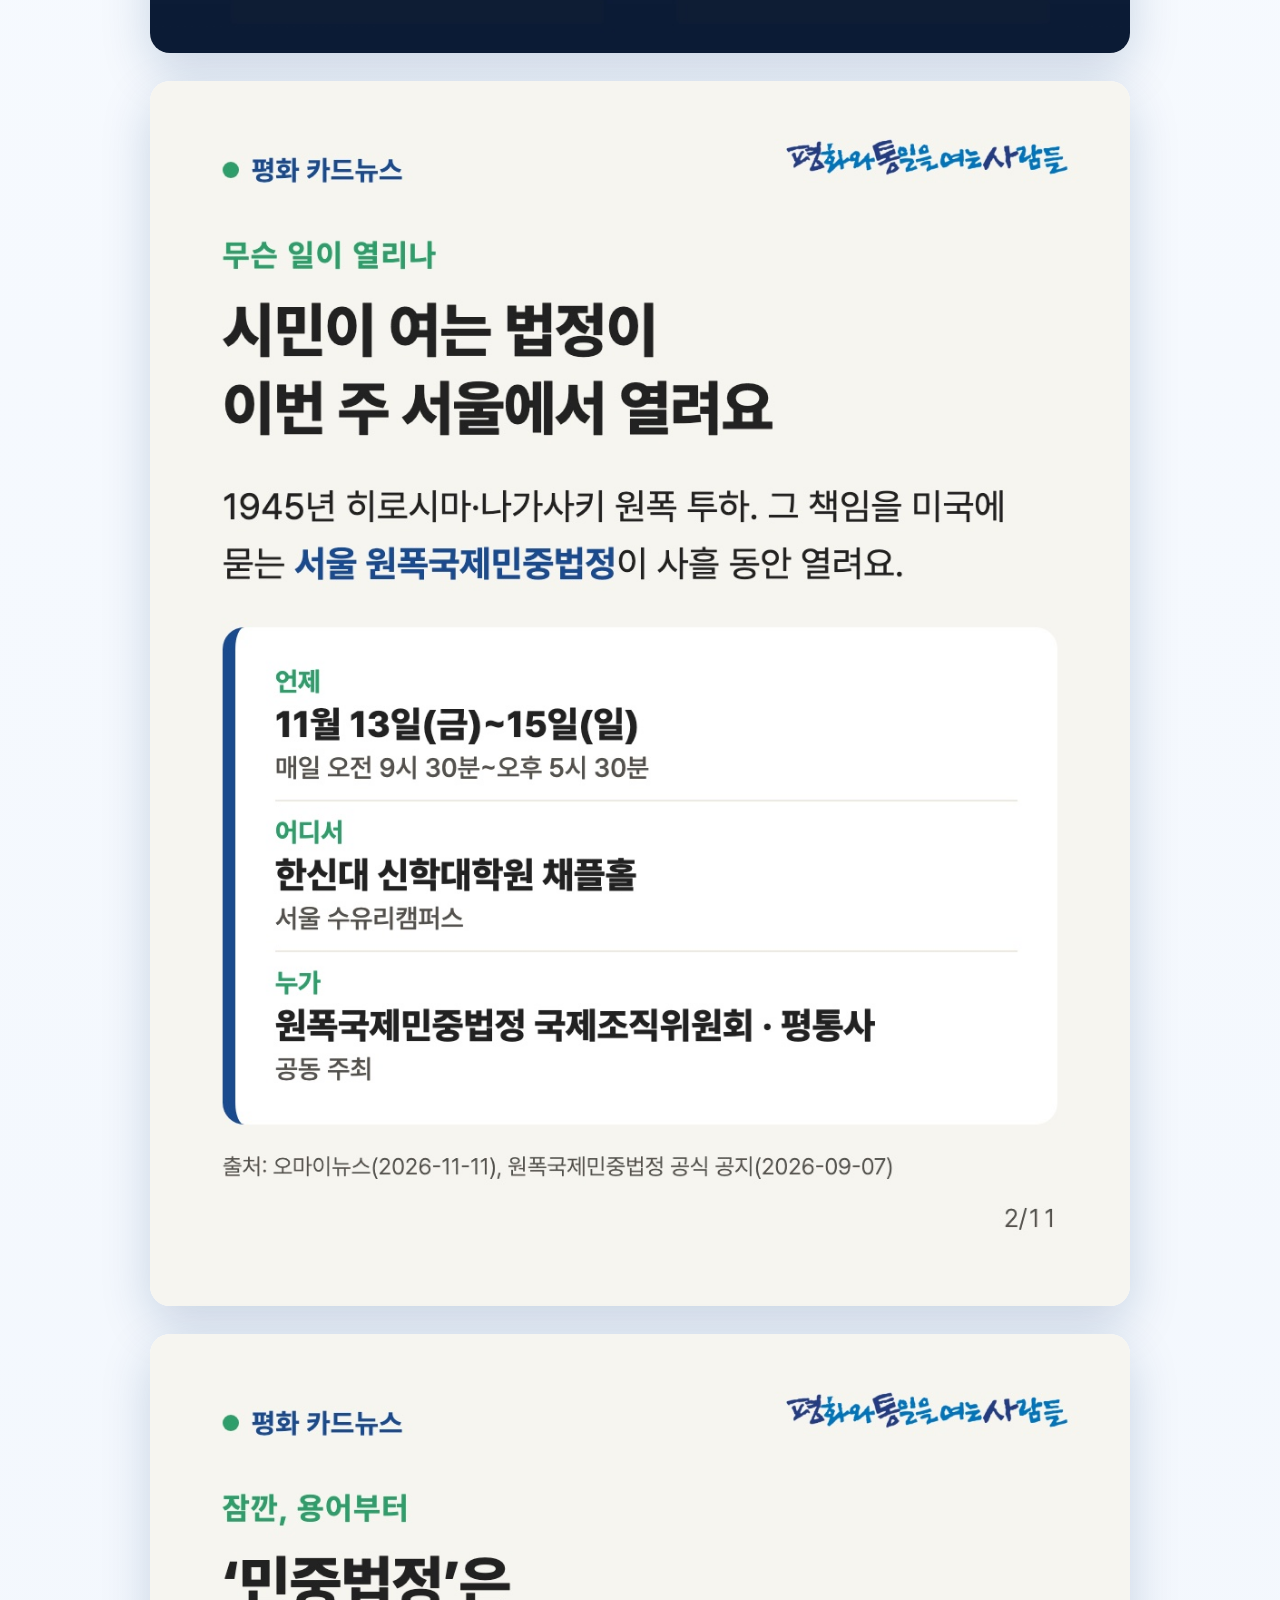
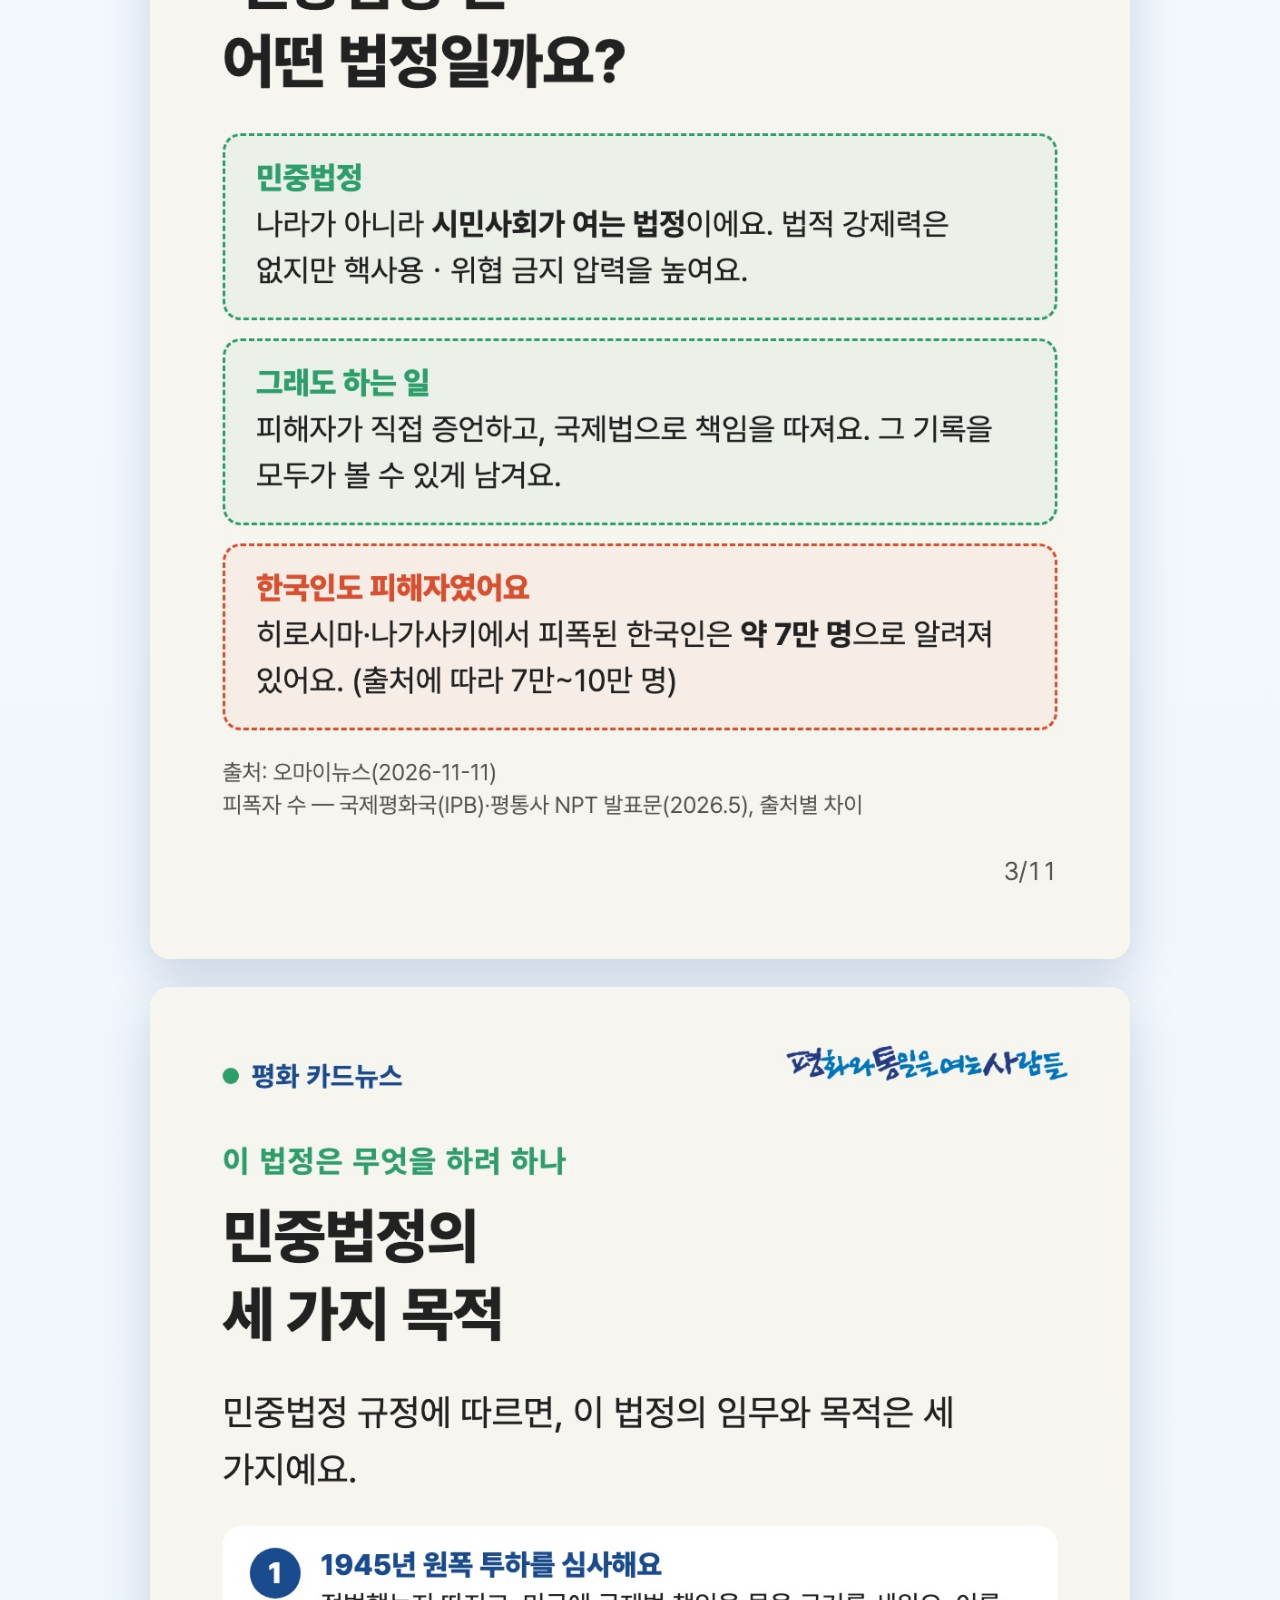
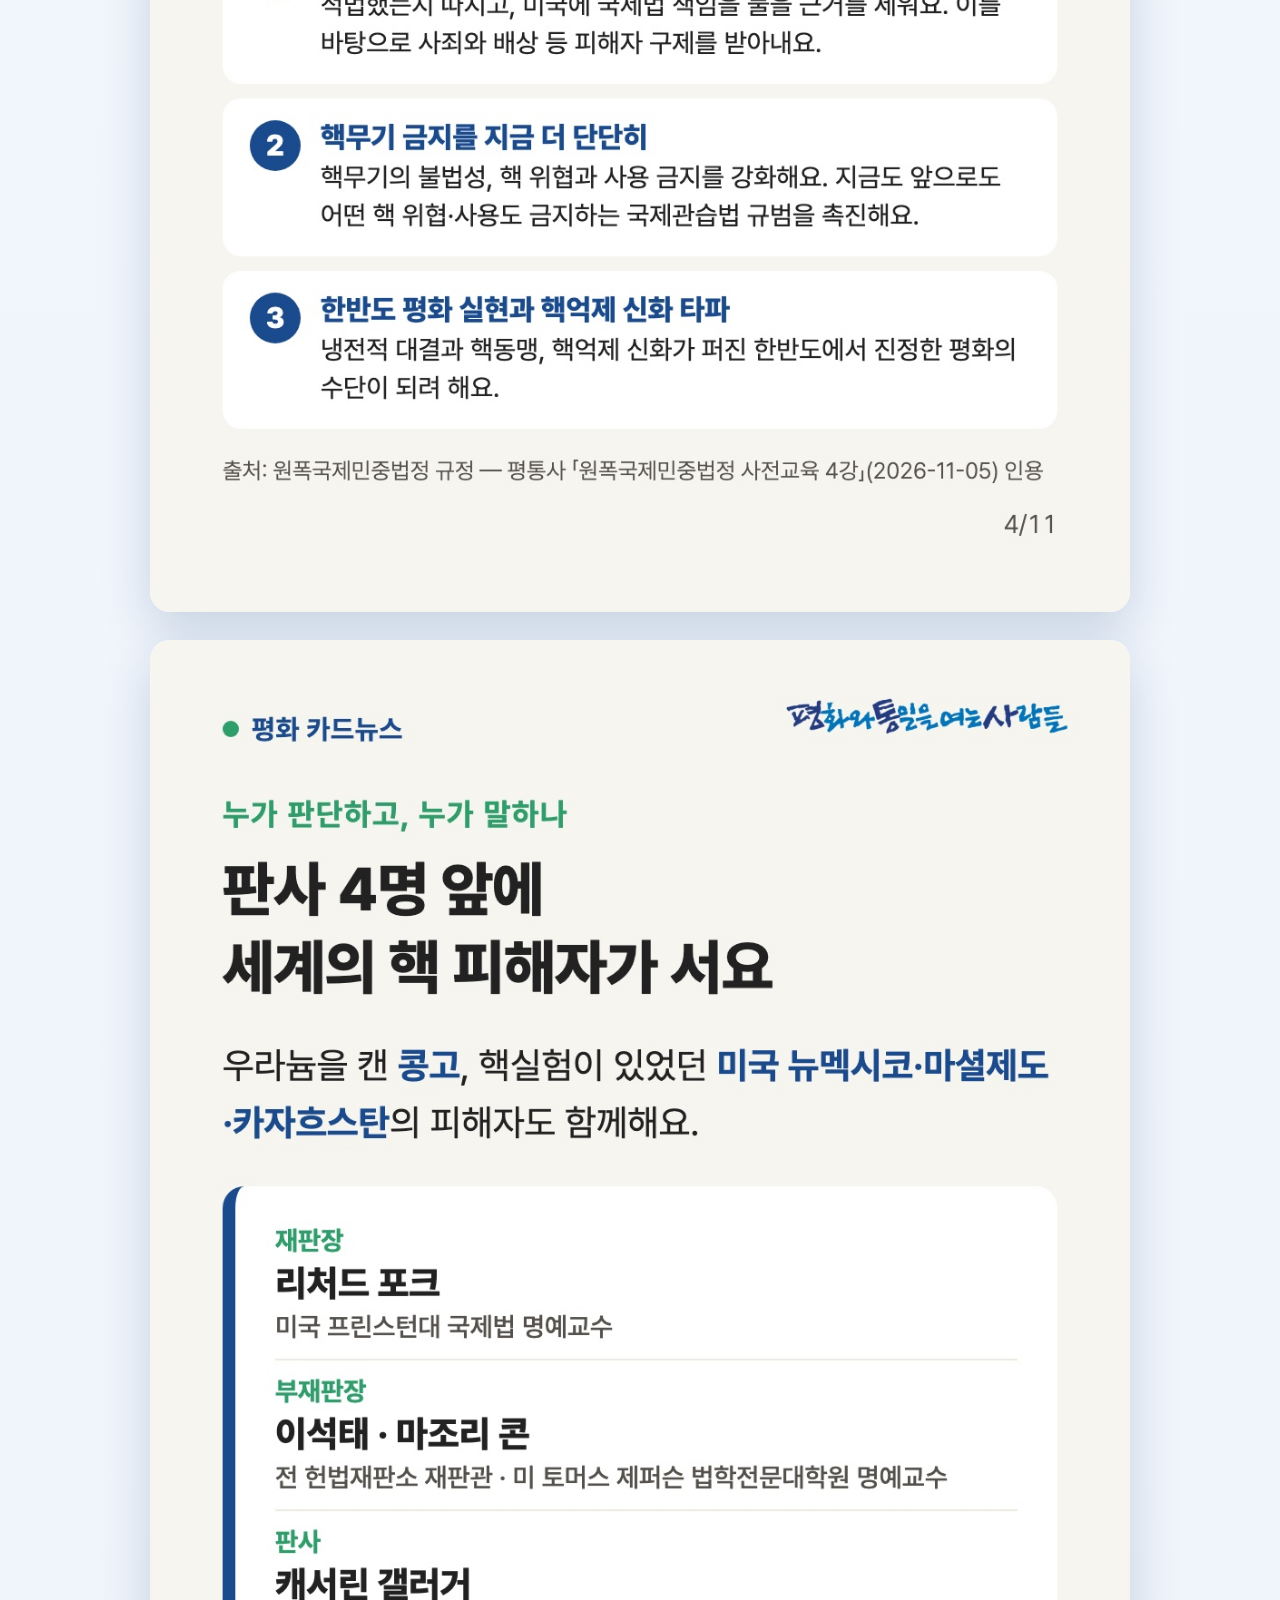
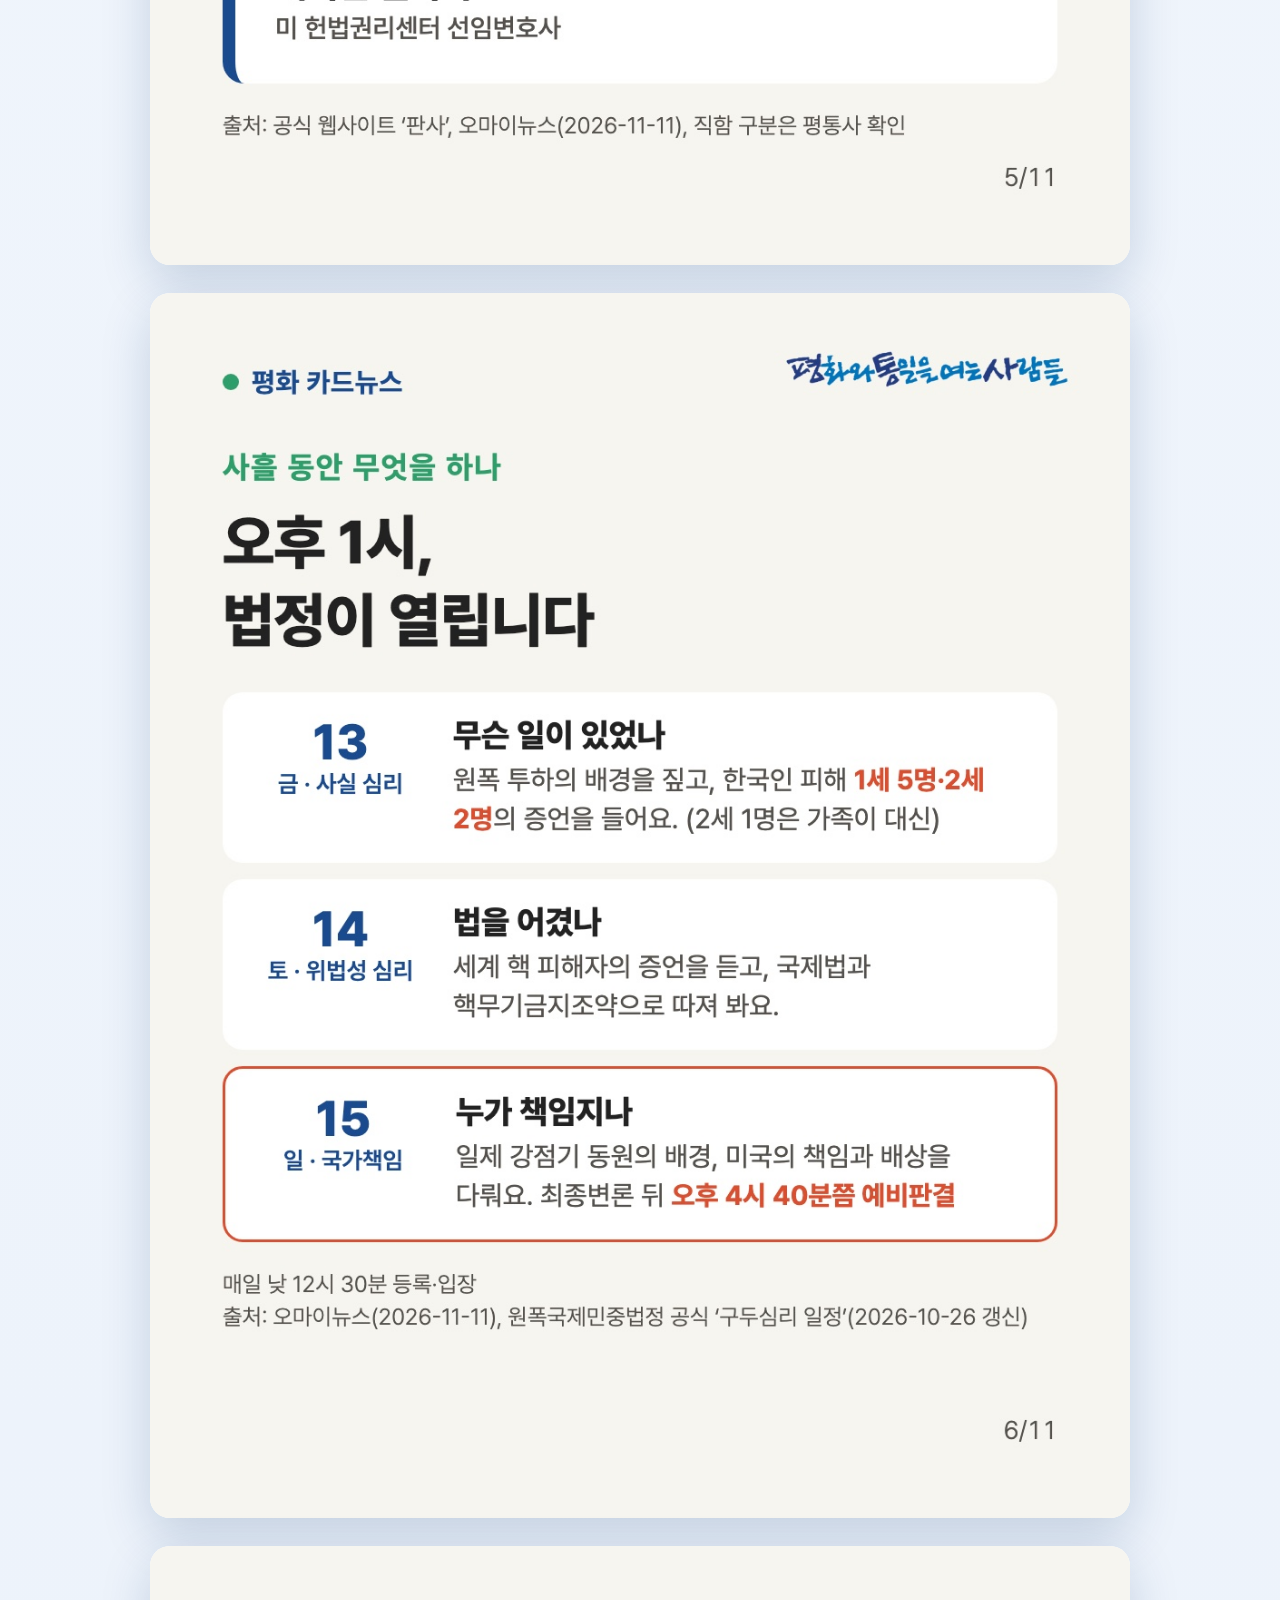
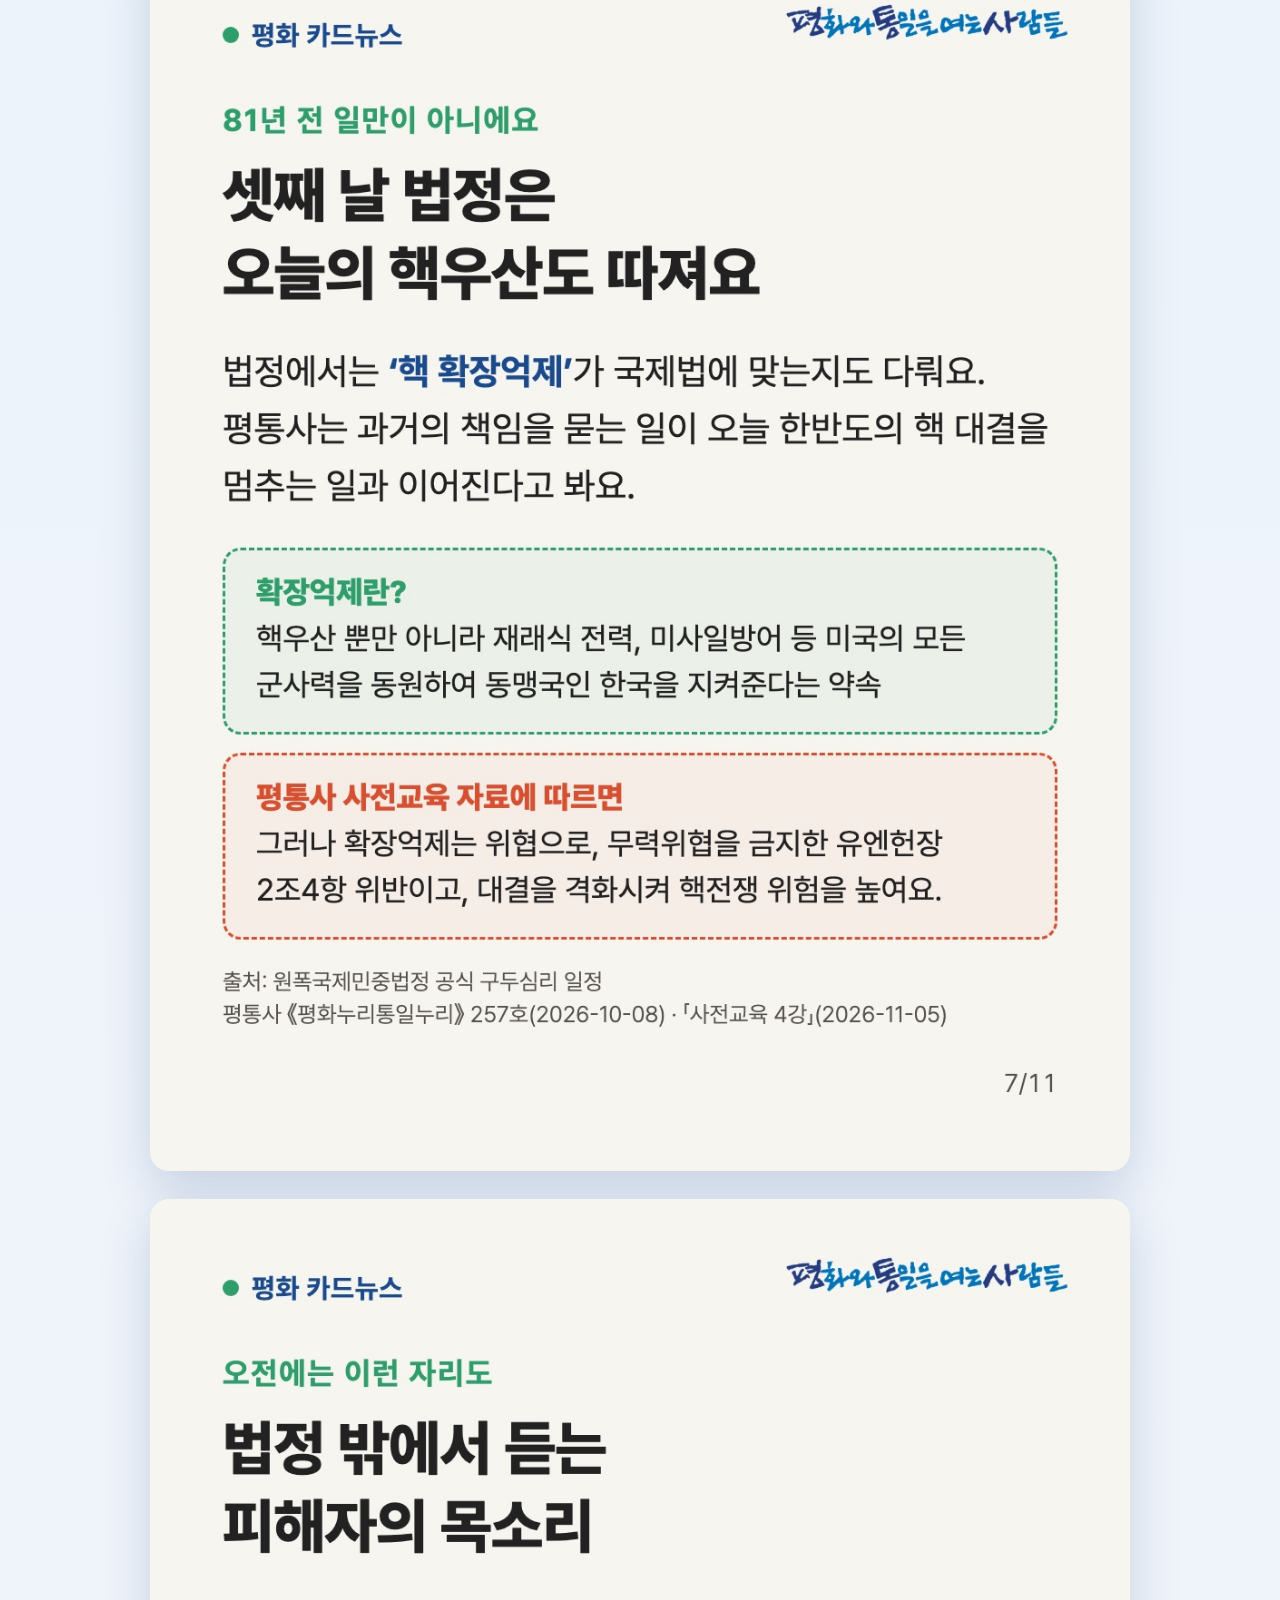
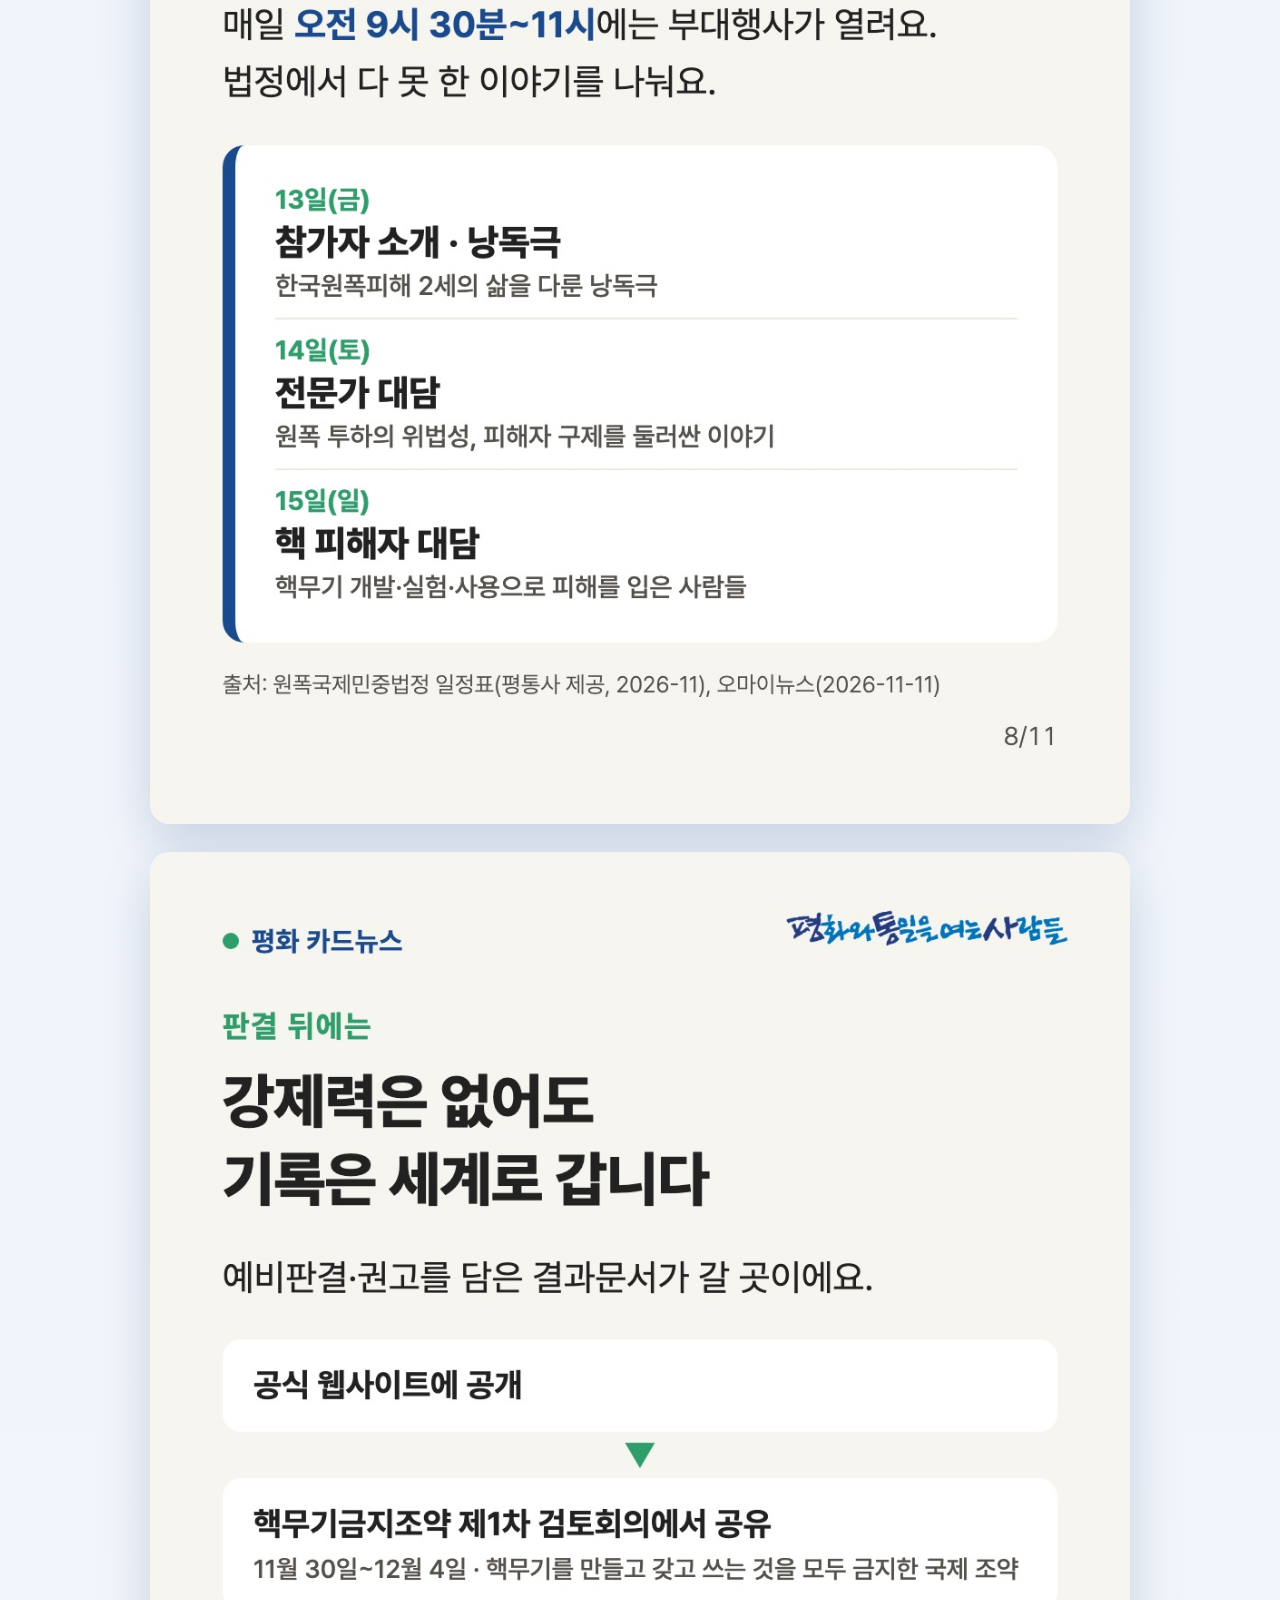
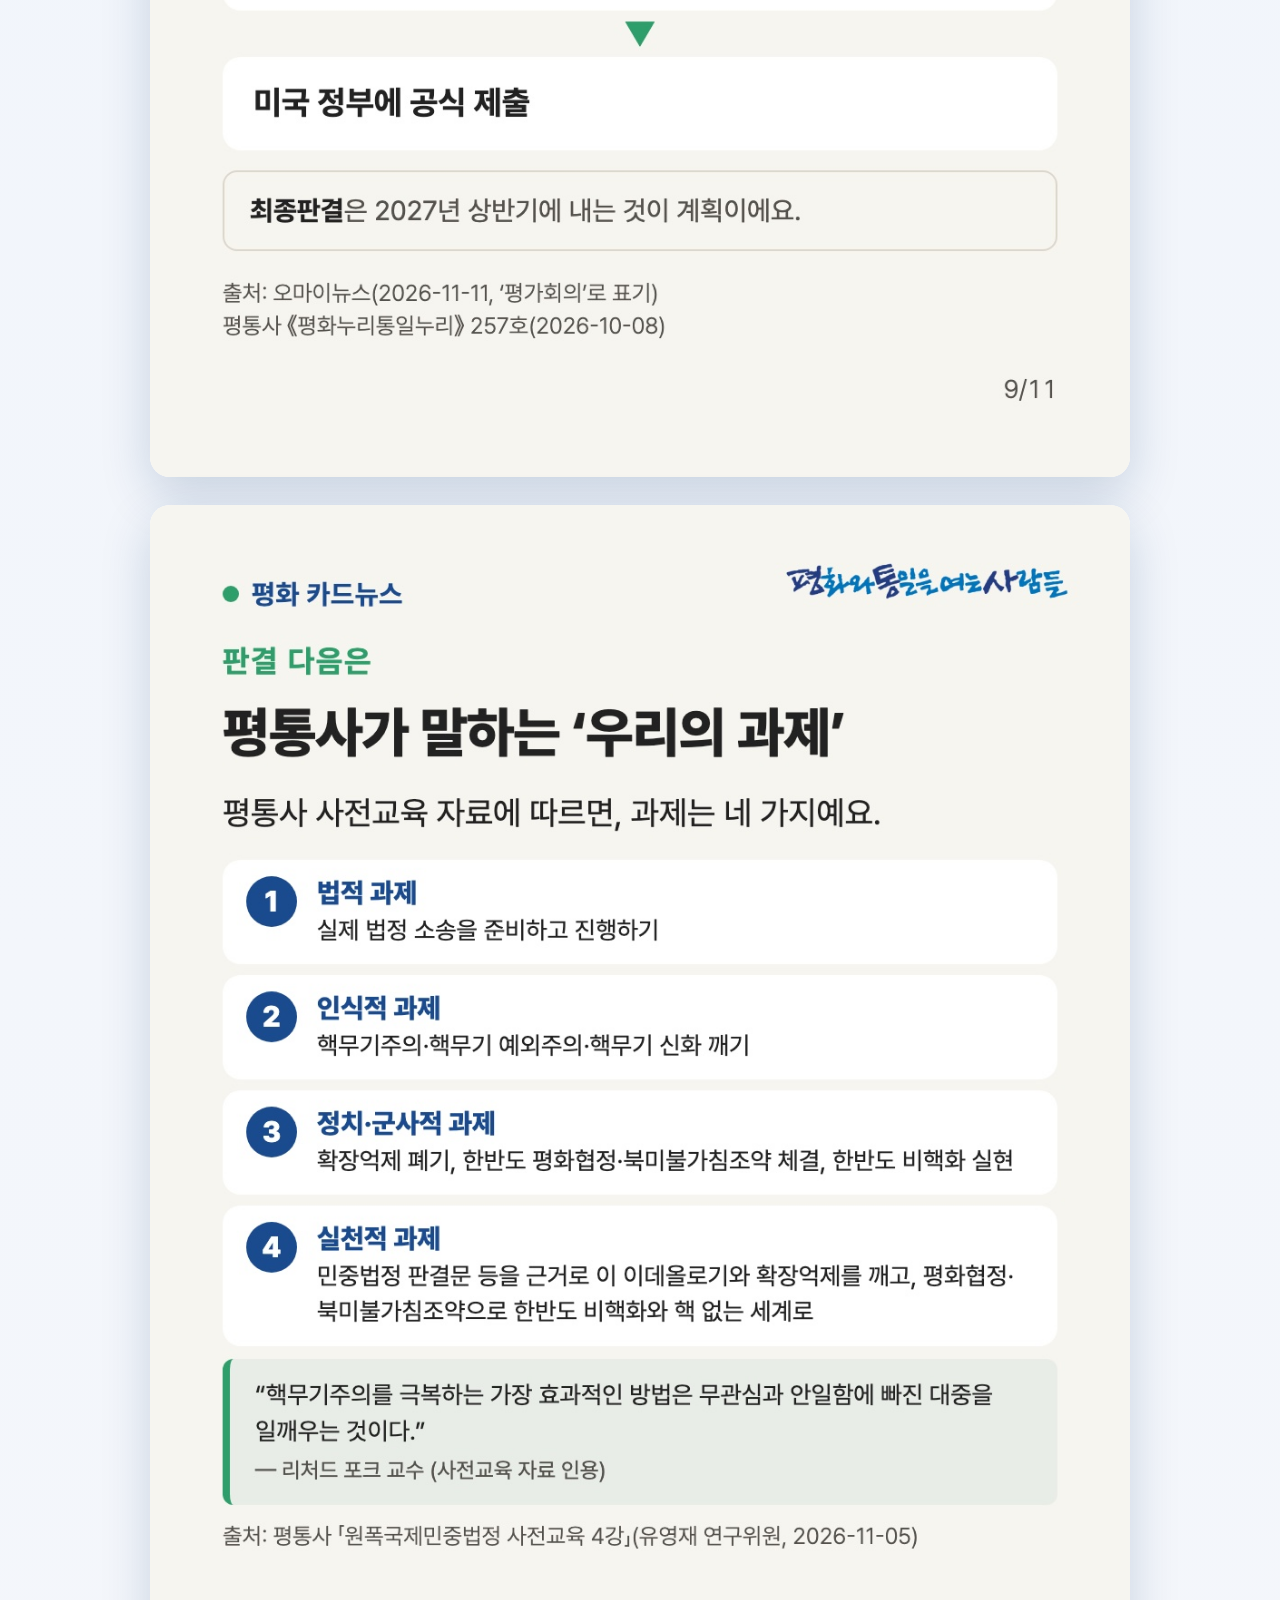
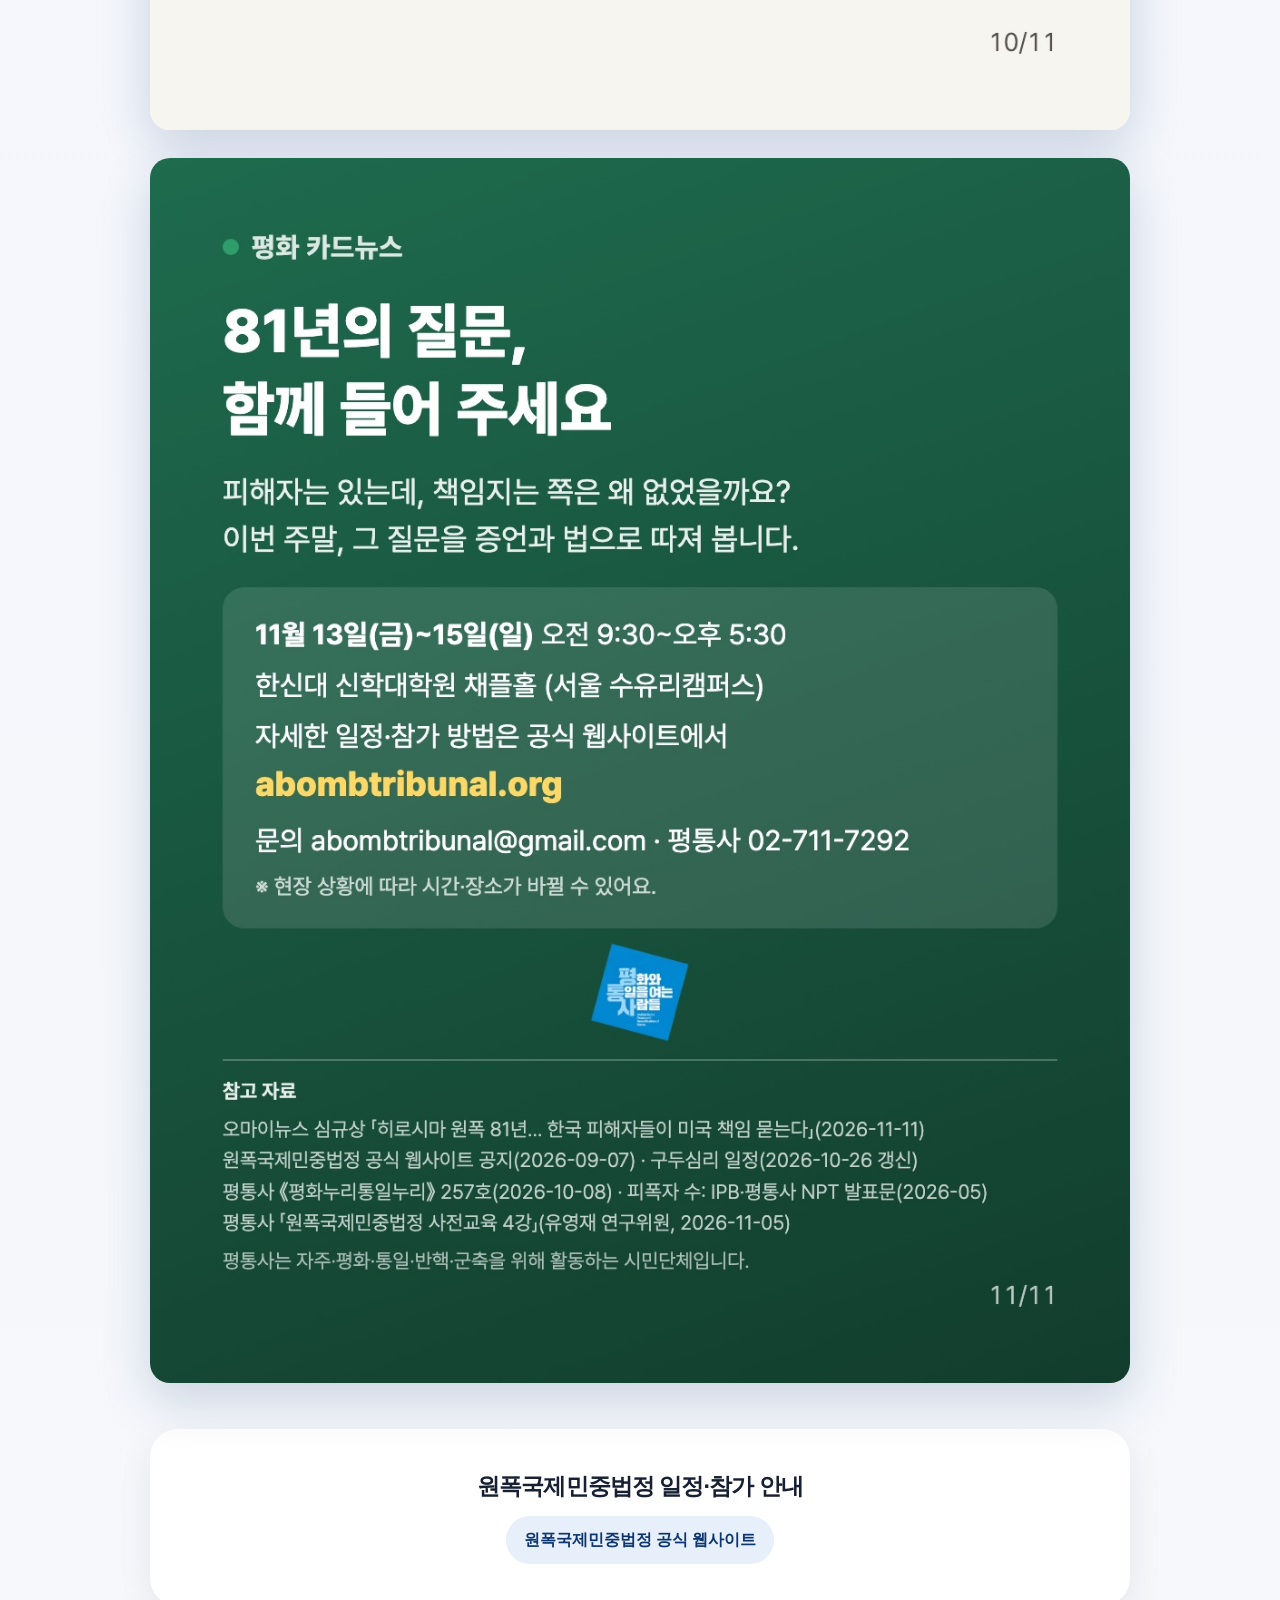
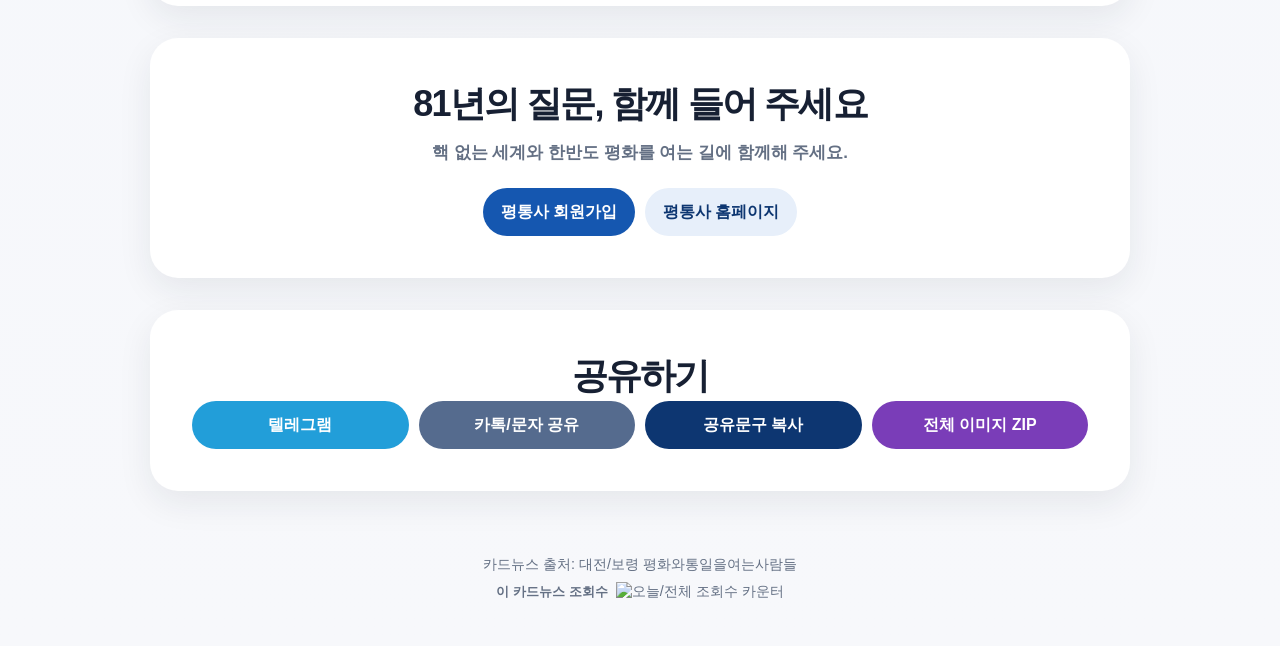
==== commit 8ba6fb3c: "fix: 원폭민중법정 카드뉴스 2차 수정 반영(표지·판사단·확장억제 순서·인식적 과제)" ====
--- a/abomb-court/index.html
+++ b/abomb-court/index.html
@@ -3,10 +3,10 @@
 <head>
   <meta charset="UTF-8">
   <meta name="viewport" content="width=device-width, initial-scale=1.0">
-  <title>81년 만에 피해자들이 미국에 묻습니다 | 평화자료실</title>
+  <title>81년 만에 한국원폭 피해자들이 미국에 묻습니다 | 평화자료실</title>
   <meta name="description" content="서울 원폭국제민중법정(11/13~15, 한신대 신학대학원) — 카드뉴스 11장으로 미리 보기">
   <meta name="keywords" content="원폭국제민중법정, 원폭피해자, 히로시마, 나가사키, 핵무기금지조약, 확장억제, 한반도평화, 평통사, 평화와통일을여는사람들">
-  <meta property="og:title" content="81년 만에 피해자들이 미국에 묻습니다">
+  <meta property="og:title" content="81년 만에 한국원폭 피해자들이 미국에 묻습니다">
   <meta property="og:description" content="서울 원폭국제민중법정(11/13~15, 한신대 신학대학원) — 카드뉴스 11장으로 미리 보기">
   <meta property="og:type" content="website">
   <meta property="og:url" content="https://peace-archive.github.io/abomb-court/">
@@ -36,14 +36,14 @@
   <main>
     <section class="hero container">
       <p class="eyebrow">카드뉴스</p>
-      <h1>81년 만에 피해자들이 미국에 묻습니다</h1>
+      <h1>81년 만에 한국원폭 피해자들이 미국에 묻습니다</h1>
       <p class="lead">서울 원폭국제민중법정 · 2026년 11월 13일(금)~15일(일) · 한신대 신학대학원 채플홀</p>
     </section>
 
     <section class="viewer-section container" aria-label="원폭국제민중법정 카드뉴스">
       <div class="card-scroll">
         <figure class="card-frame">
-          <img src="images/card01.jpg" alt="카드 1. 81년 만에 피해자들이 미국에 묻습니다" loading="eager">
+          <img src="images/card01.jpg" alt="카드 1. 81년 만에 한국원폭 피해자들이 미국에 묻습니다" loading="eager">
         </figure>
         <figure class="card-frame">
           <img src="images/card02.jpg" alt="카드 2. 시민이 여는 법정이 이번 주 서울에서 열려요" loading="lazy">
@@ -61,13 +61,13 @@
           <img src="images/card06.jpg" alt="카드 6. 오후 1시, 법정이 열립니다" loading="lazy">
         </figure>
         <figure class="card-frame">
-          <img src="images/card07.jpg" alt="카드 7. 법정 밖에서 듣는 피해자의 목소리" loading="lazy">
+          <img src="images/card07.jpg" alt="카드 7. 셋째 날 법정은 오늘의 핵우산도 따져요" loading="lazy">
         </figure>
         <figure class="card-frame">
-          <img src="images/card08.jpg" alt="카드 8. 강제력은 없어도 기록은 세계로 갑니다" loading="lazy">
+          <img src="images/card08.jpg" alt="카드 8. 법정 밖에서 듣는 피해자의 목소리" loading="lazy">
         </figure>
         <figure class="card-frame">
-          <img src="images/card09.jpg" alt="카드 9. 둘째 날 법정은 오늘의 핵우산도 따져요" loading="lazy">
+          <img src="images/card09.jpg" alt="카드 9. 강제력은 없어도 기록은 세계로 갑니다" loading="lazy">
         </figure>
         <figure class="card-frame">
           <img src="images/card10.jpg" alt="카드 10. 평통사가 말하는 '우리의 과제'" loading="lazy">
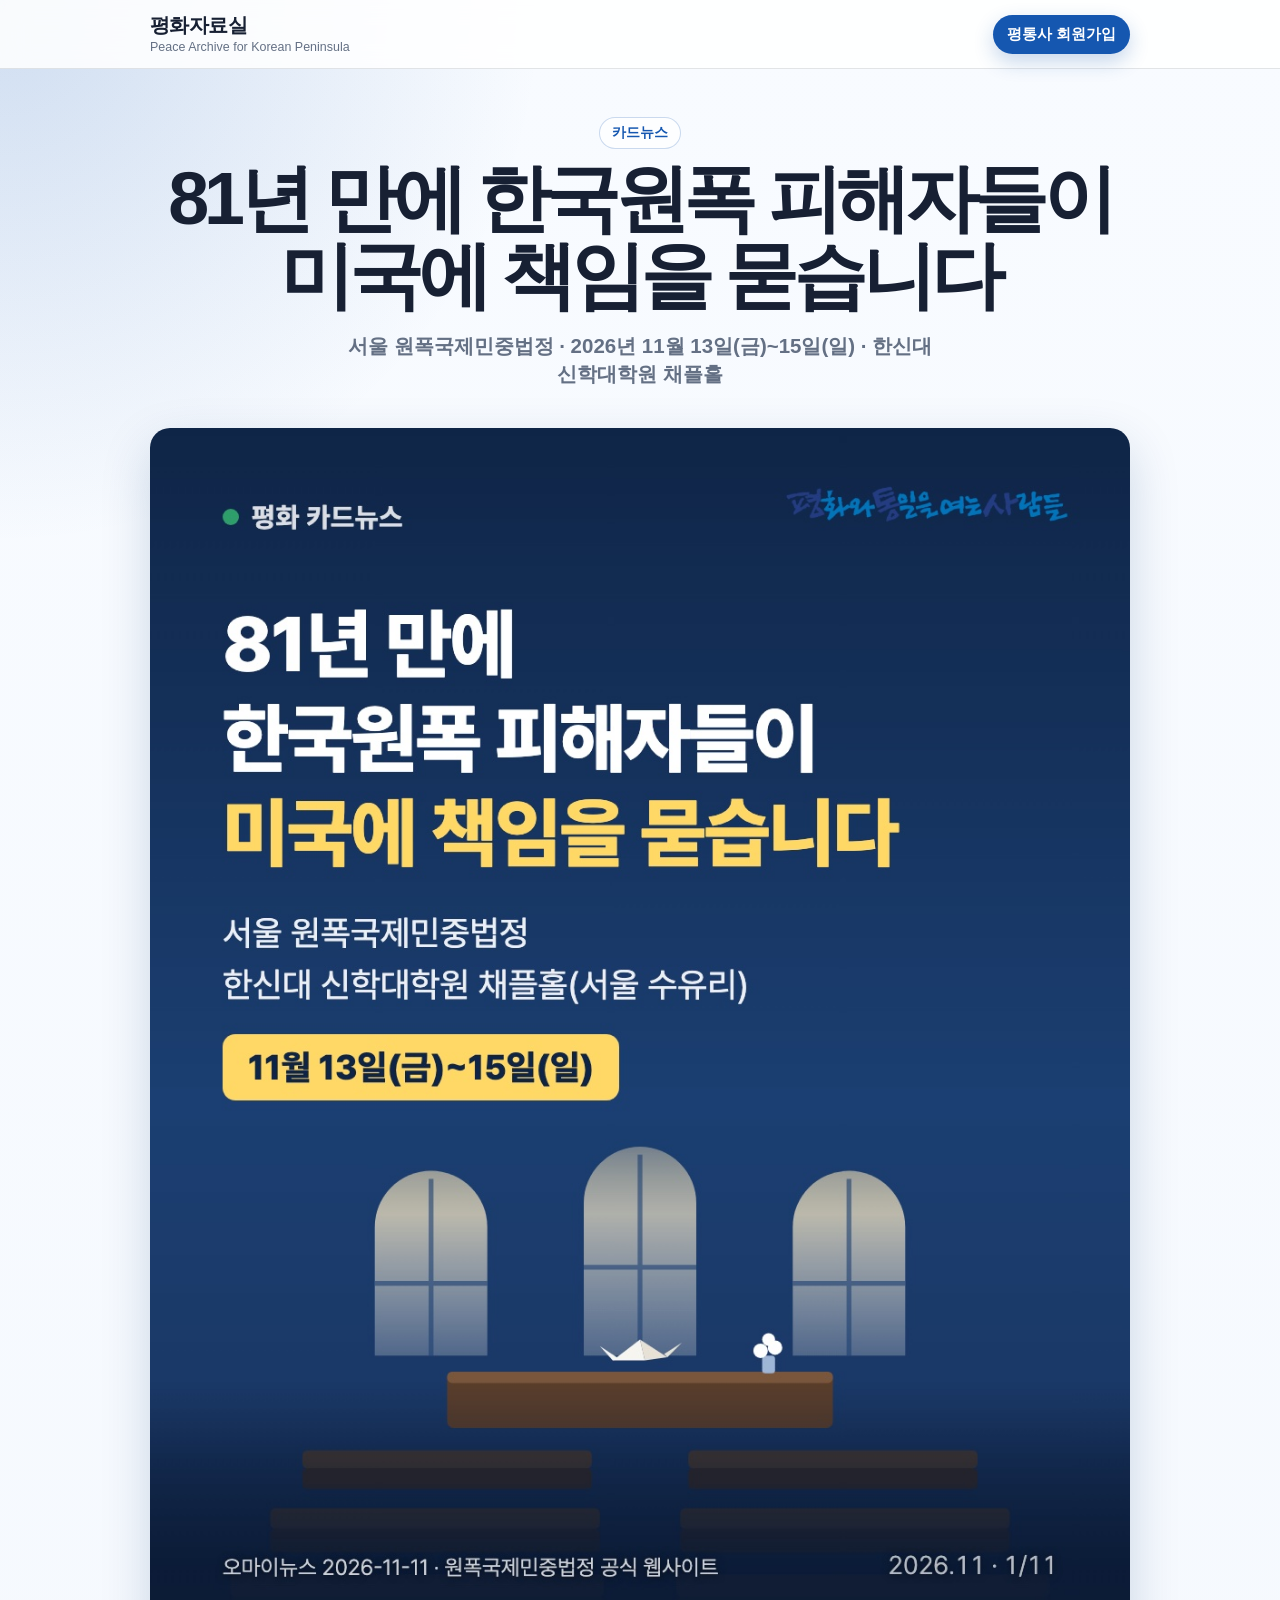
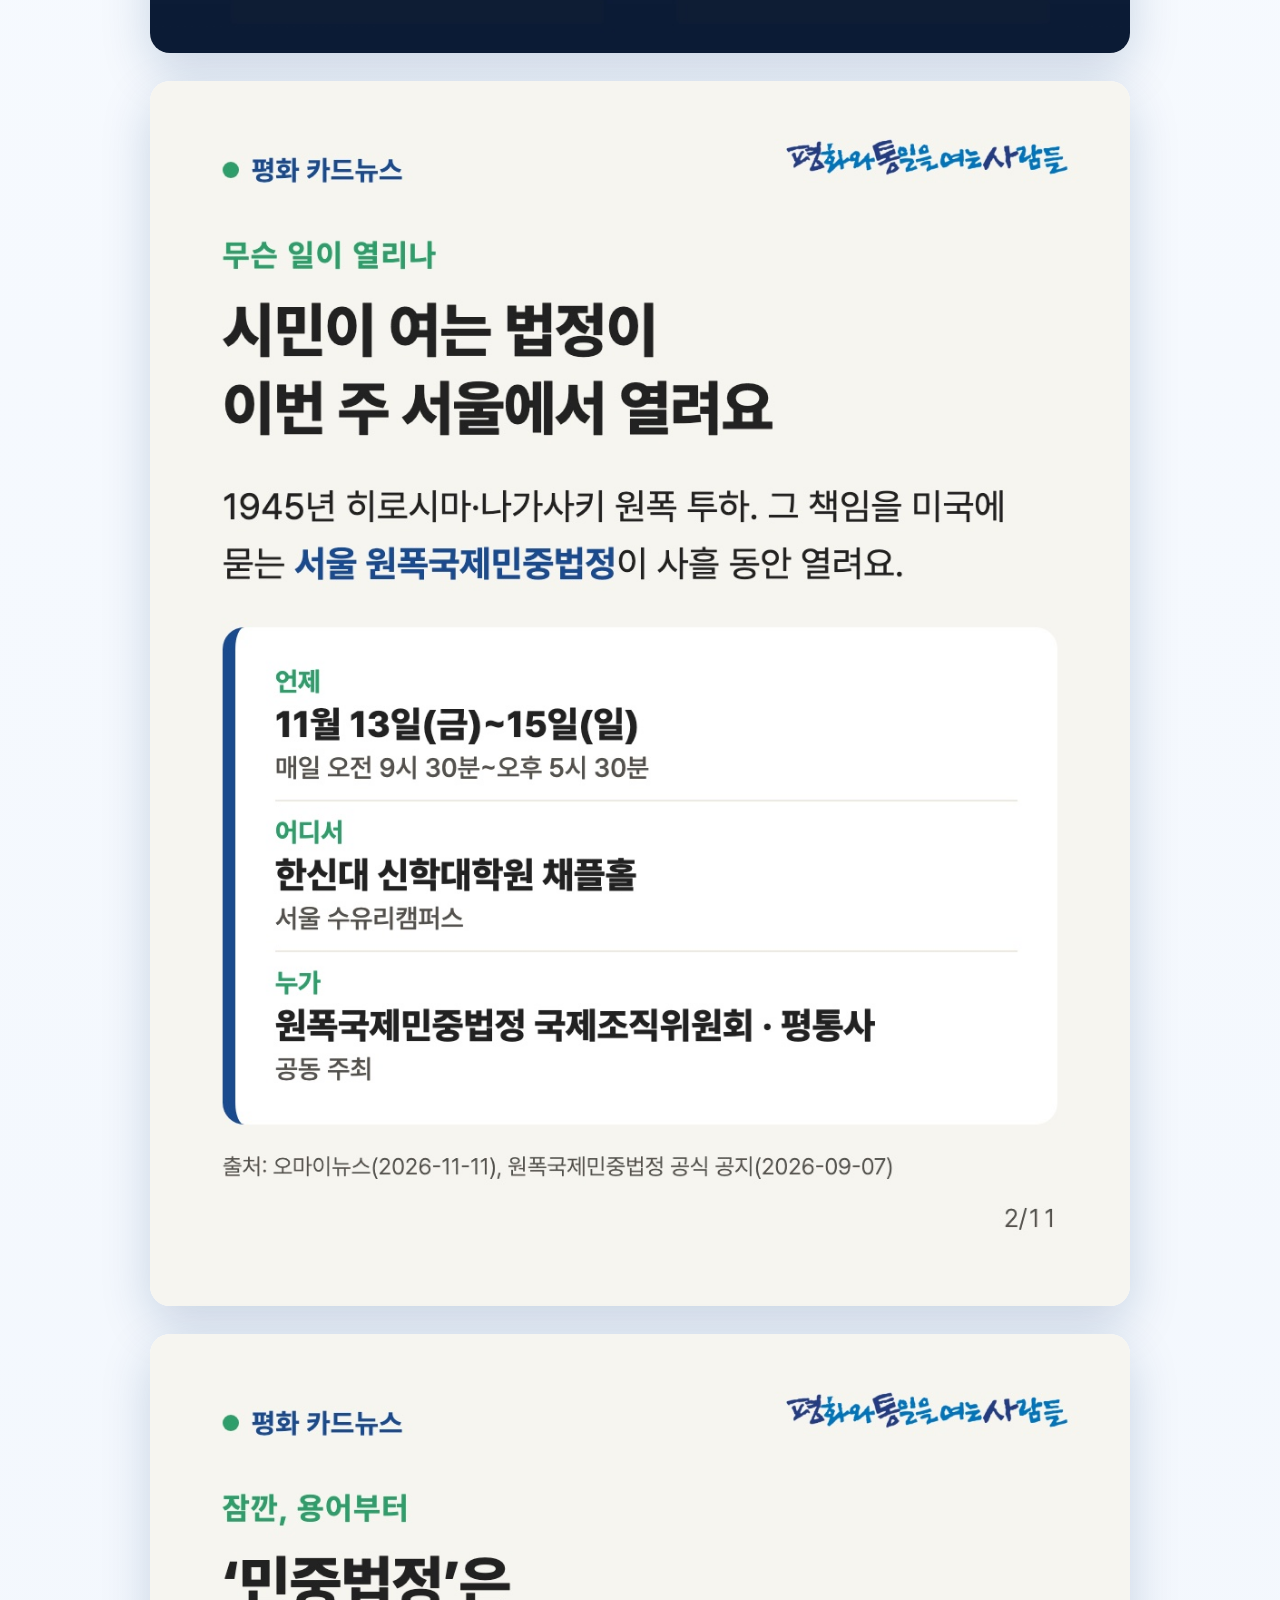
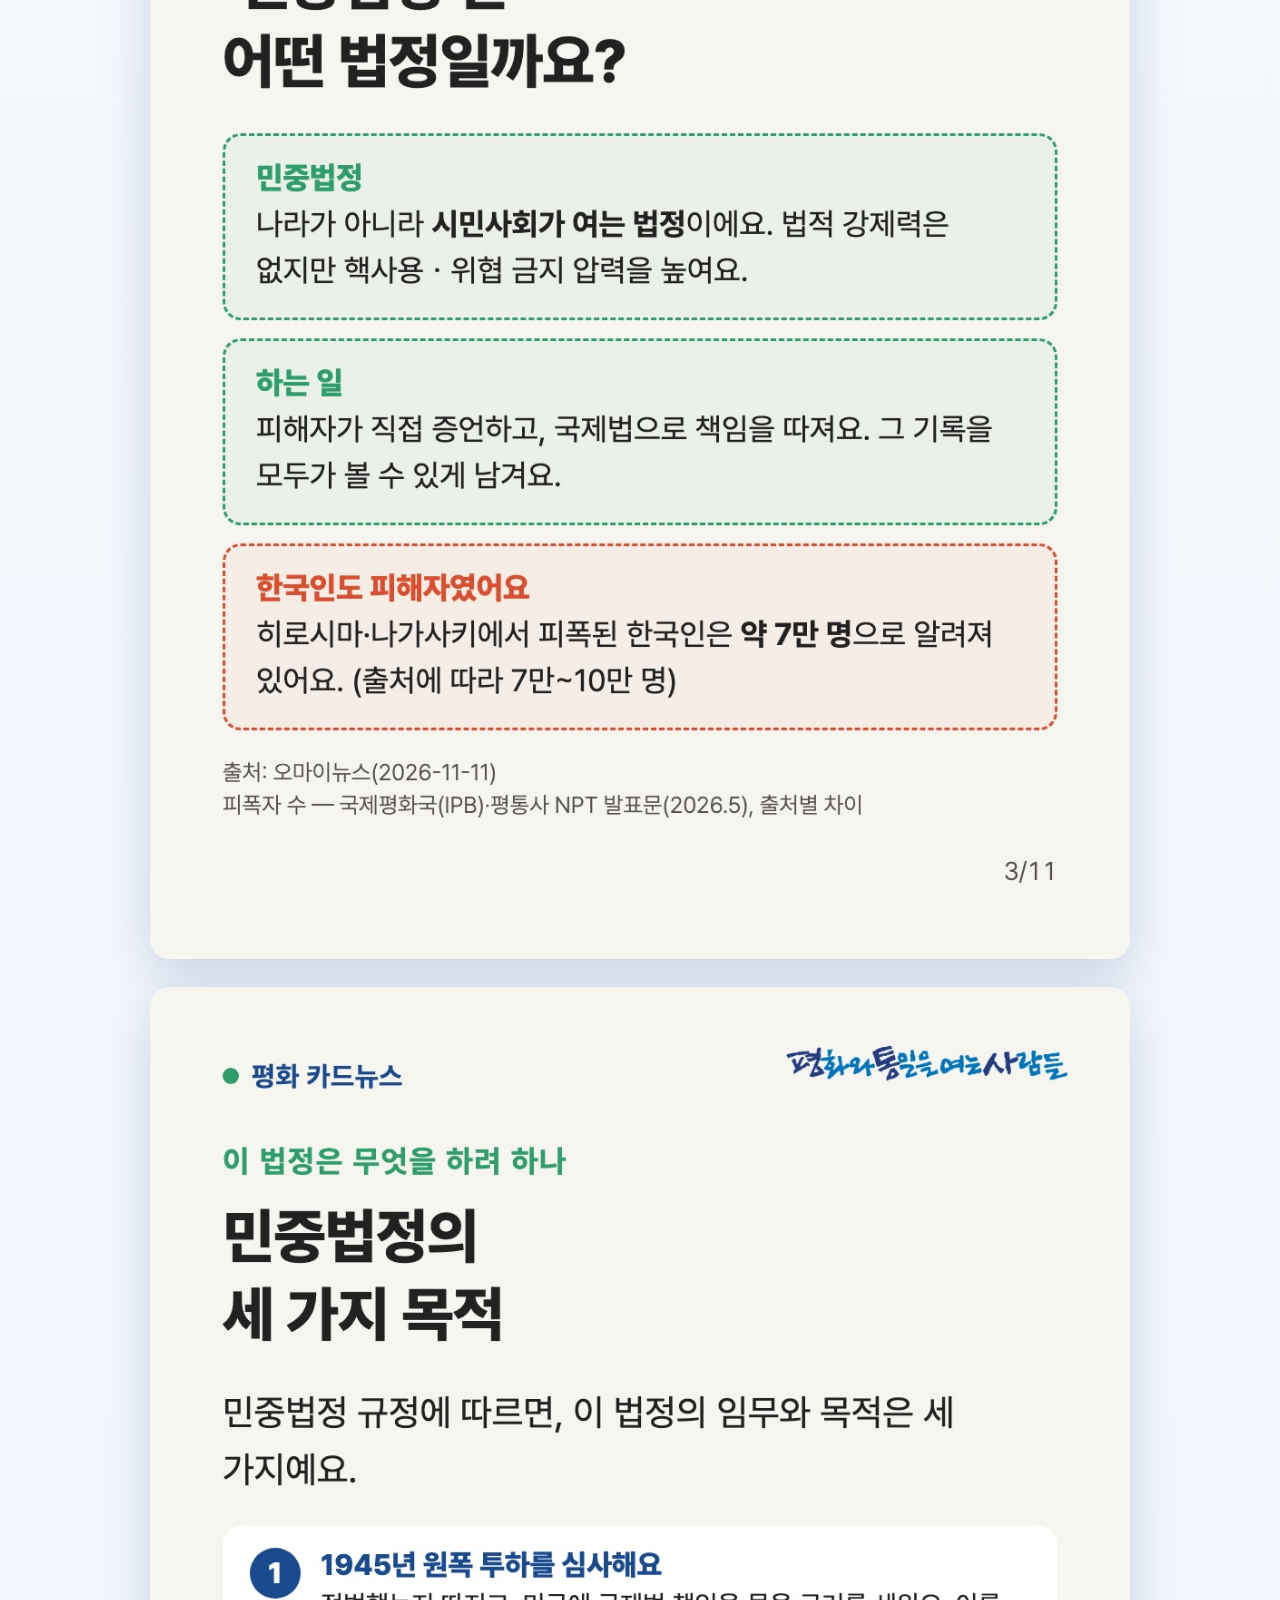
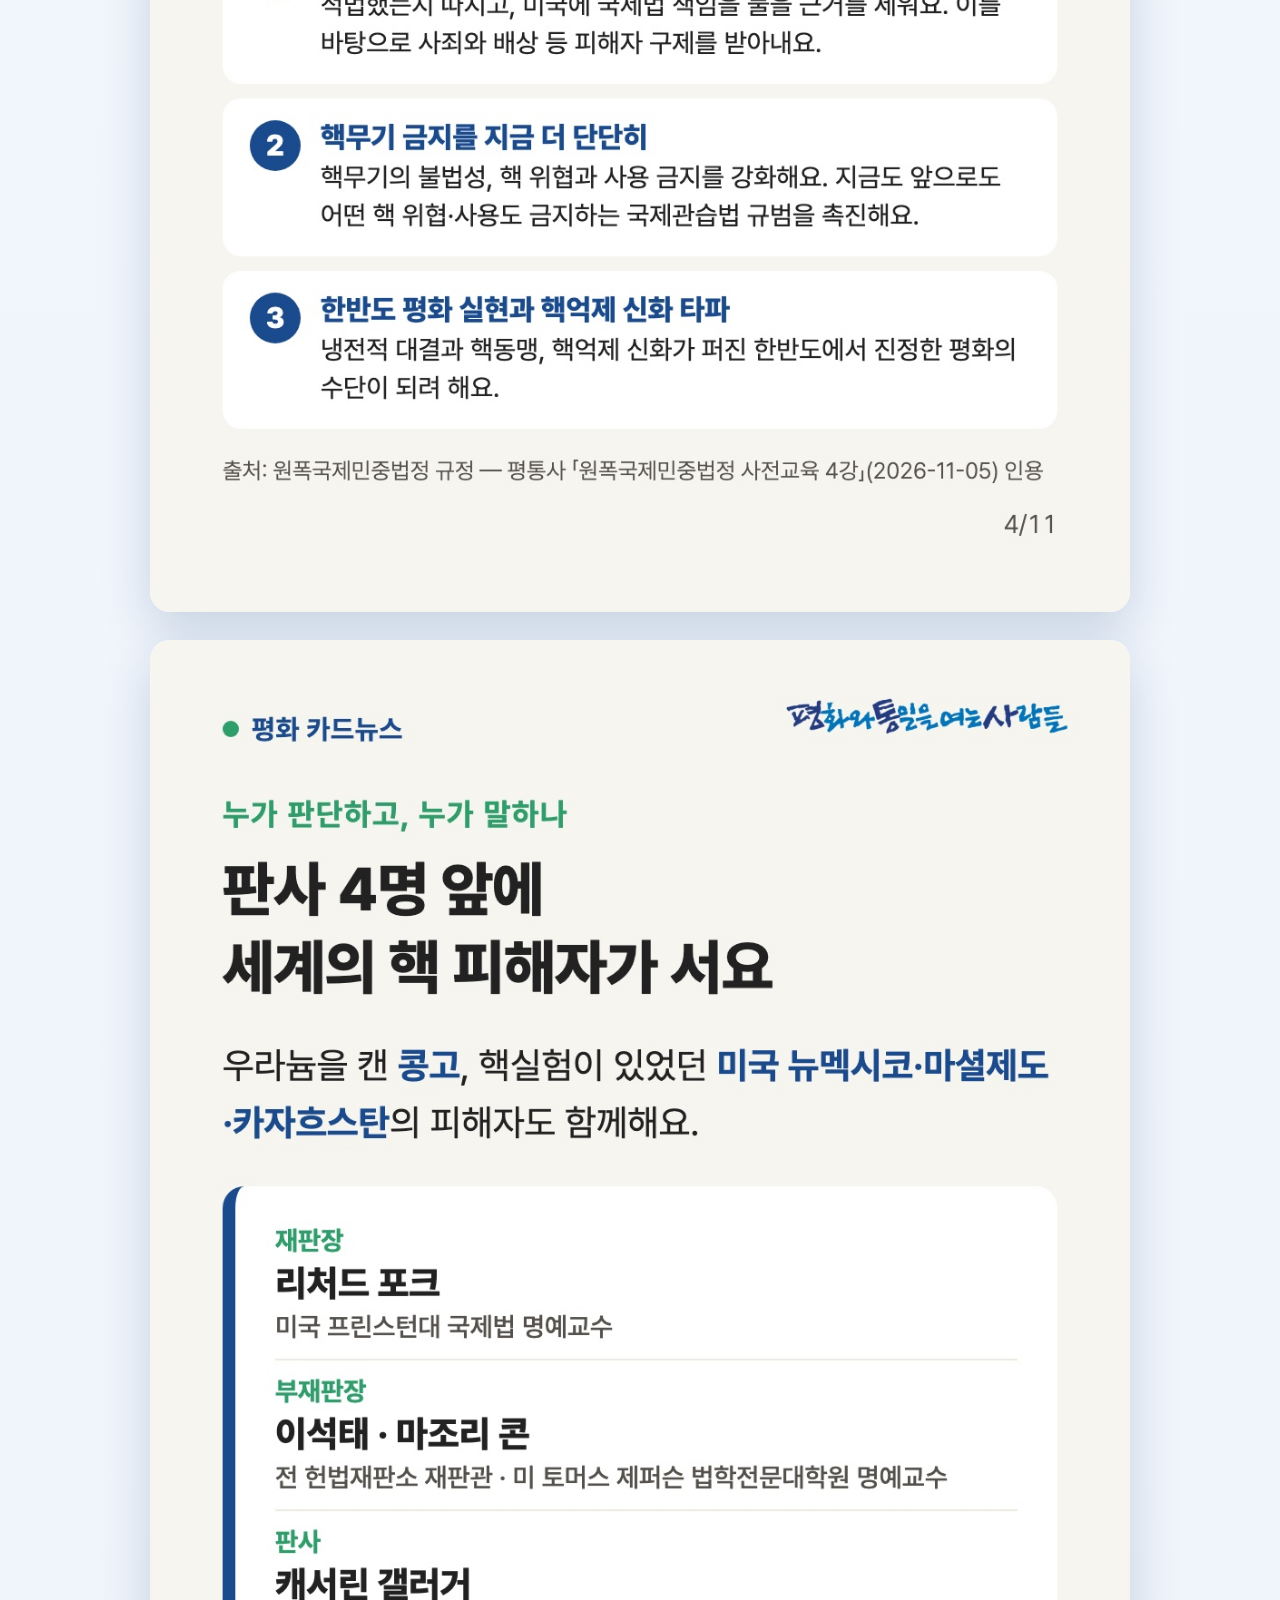
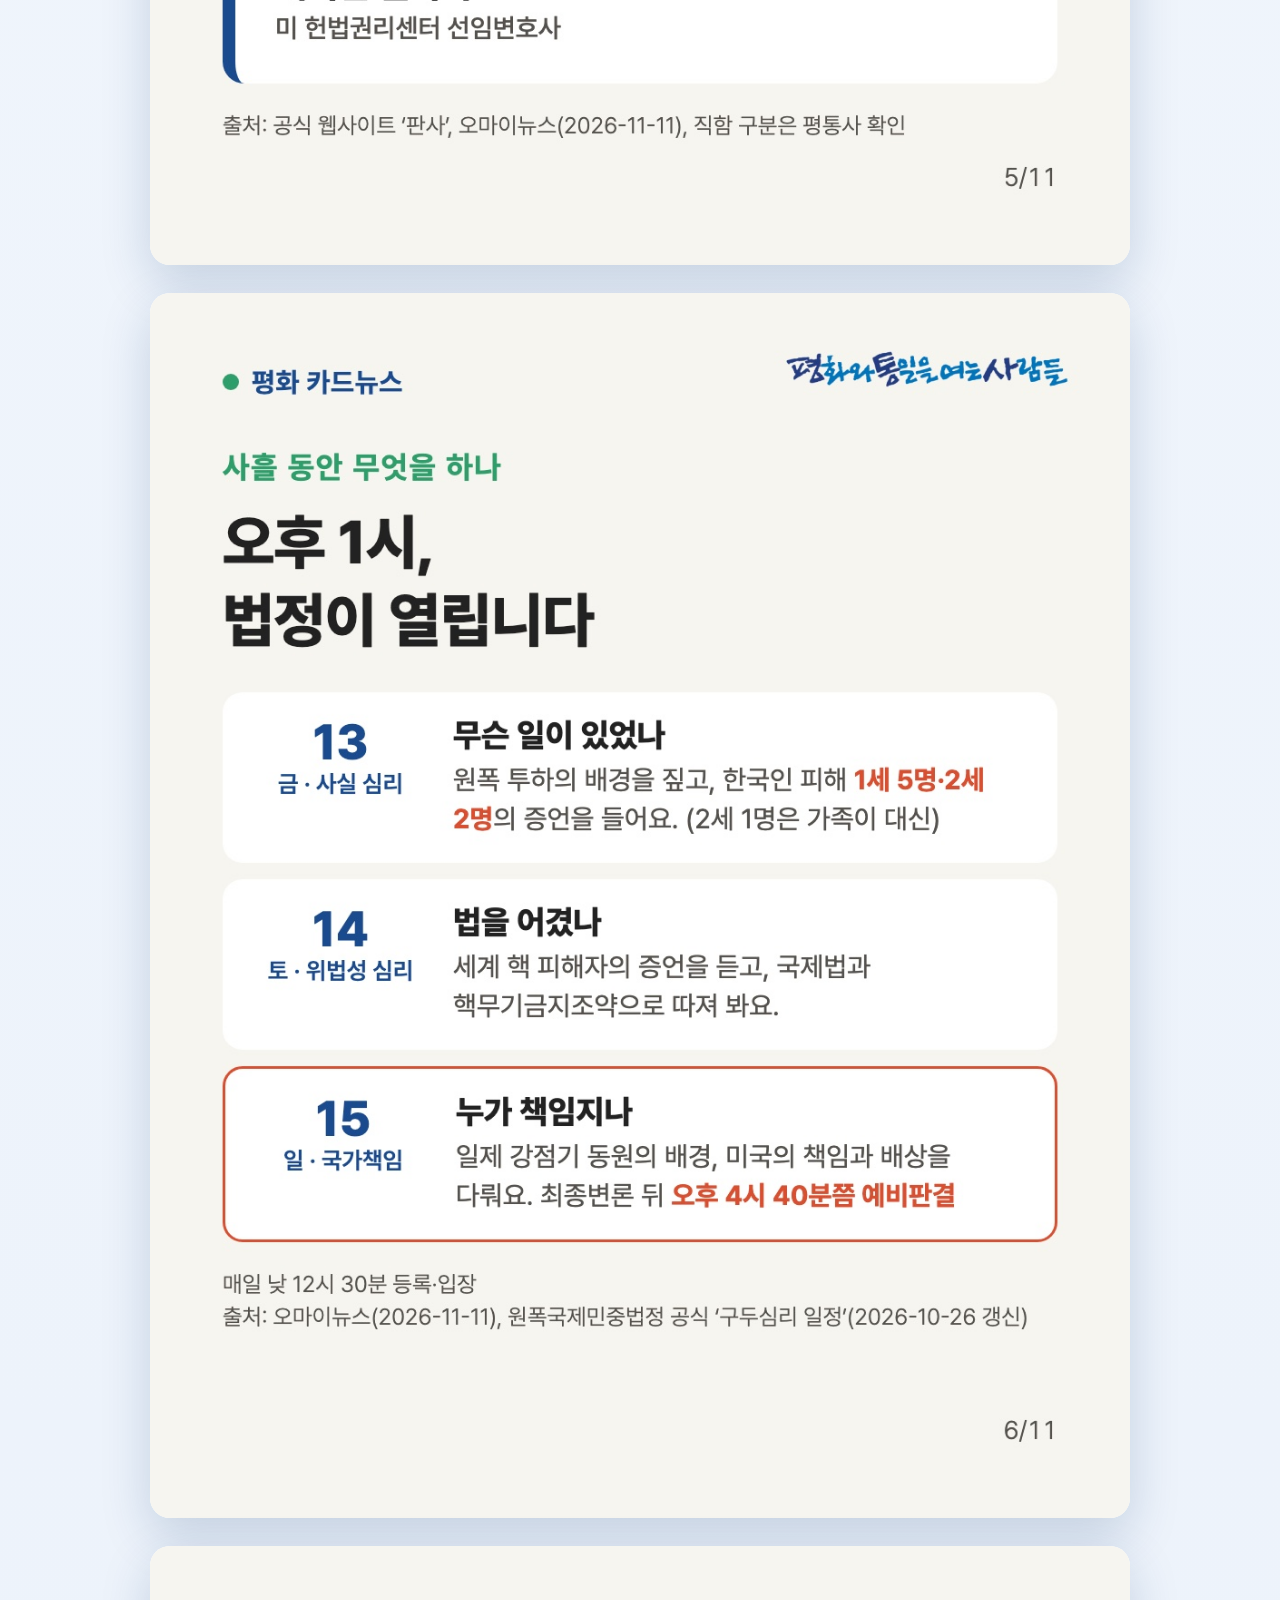
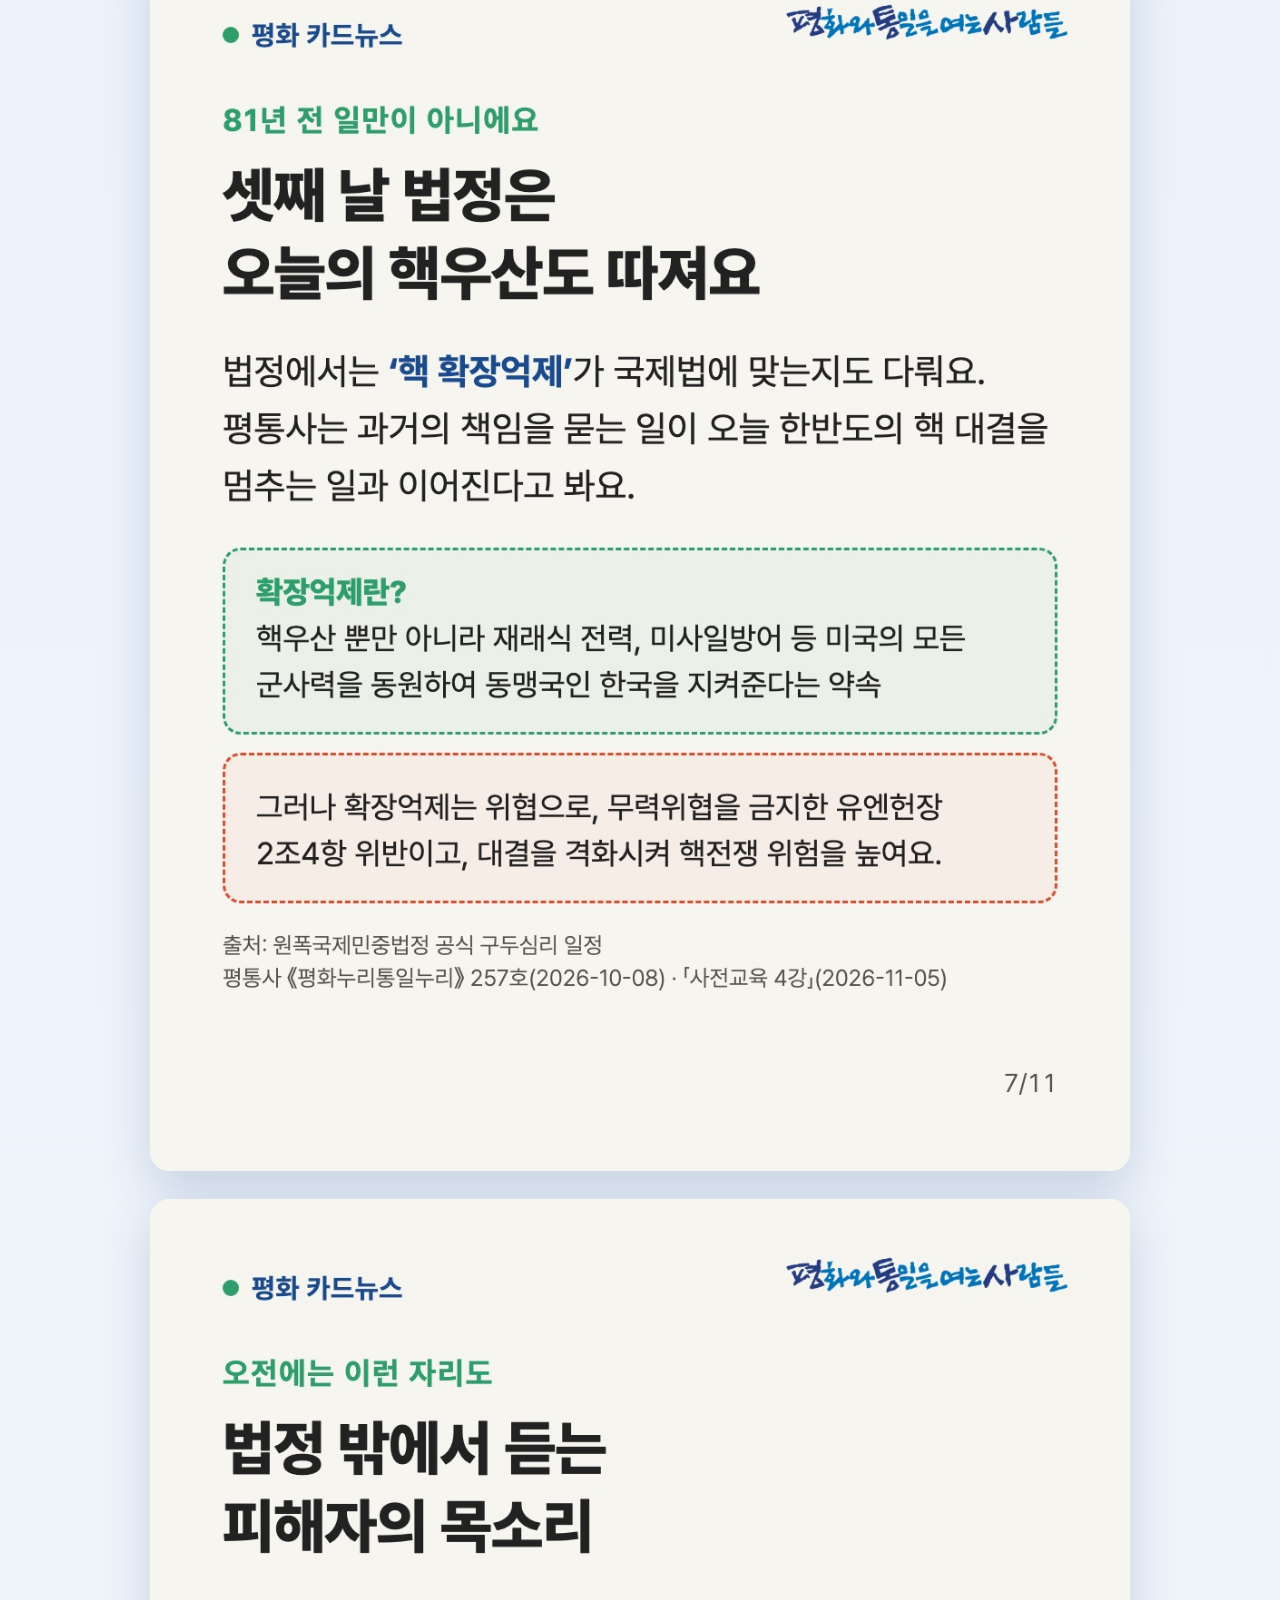
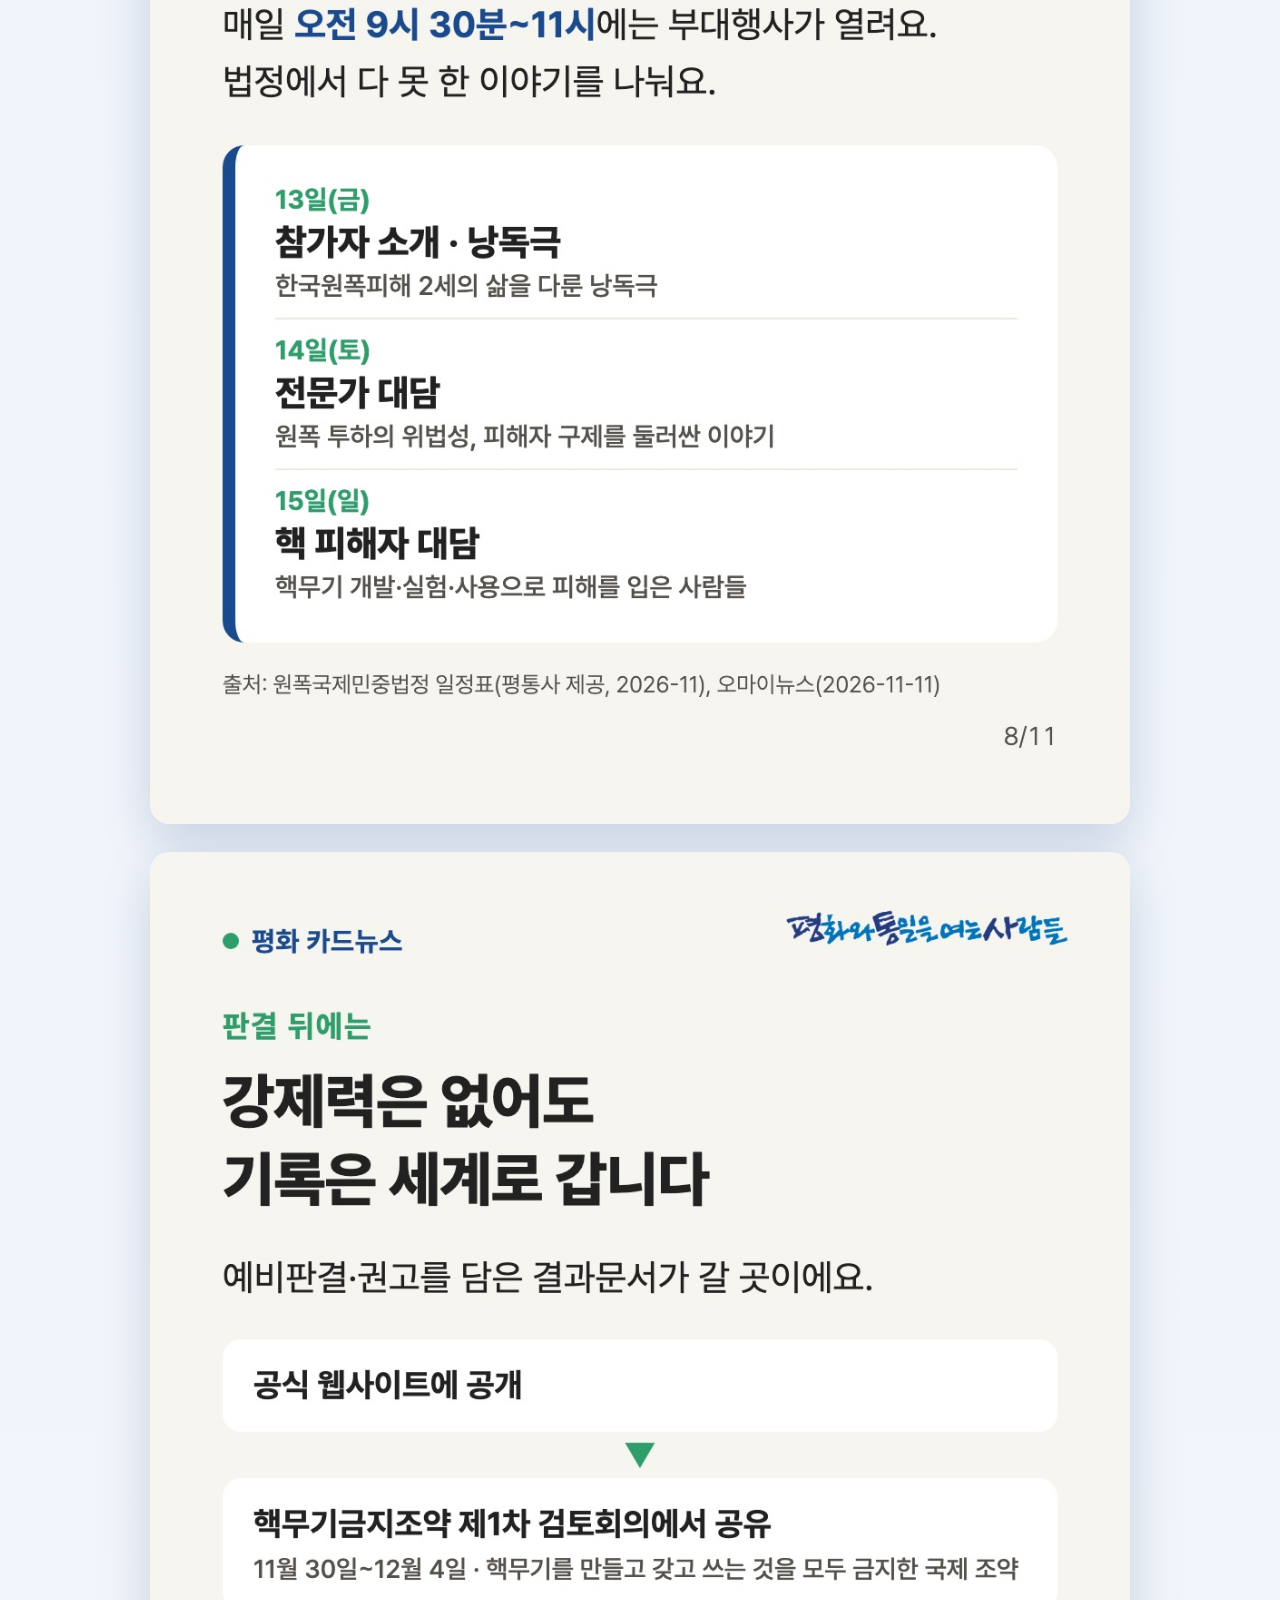
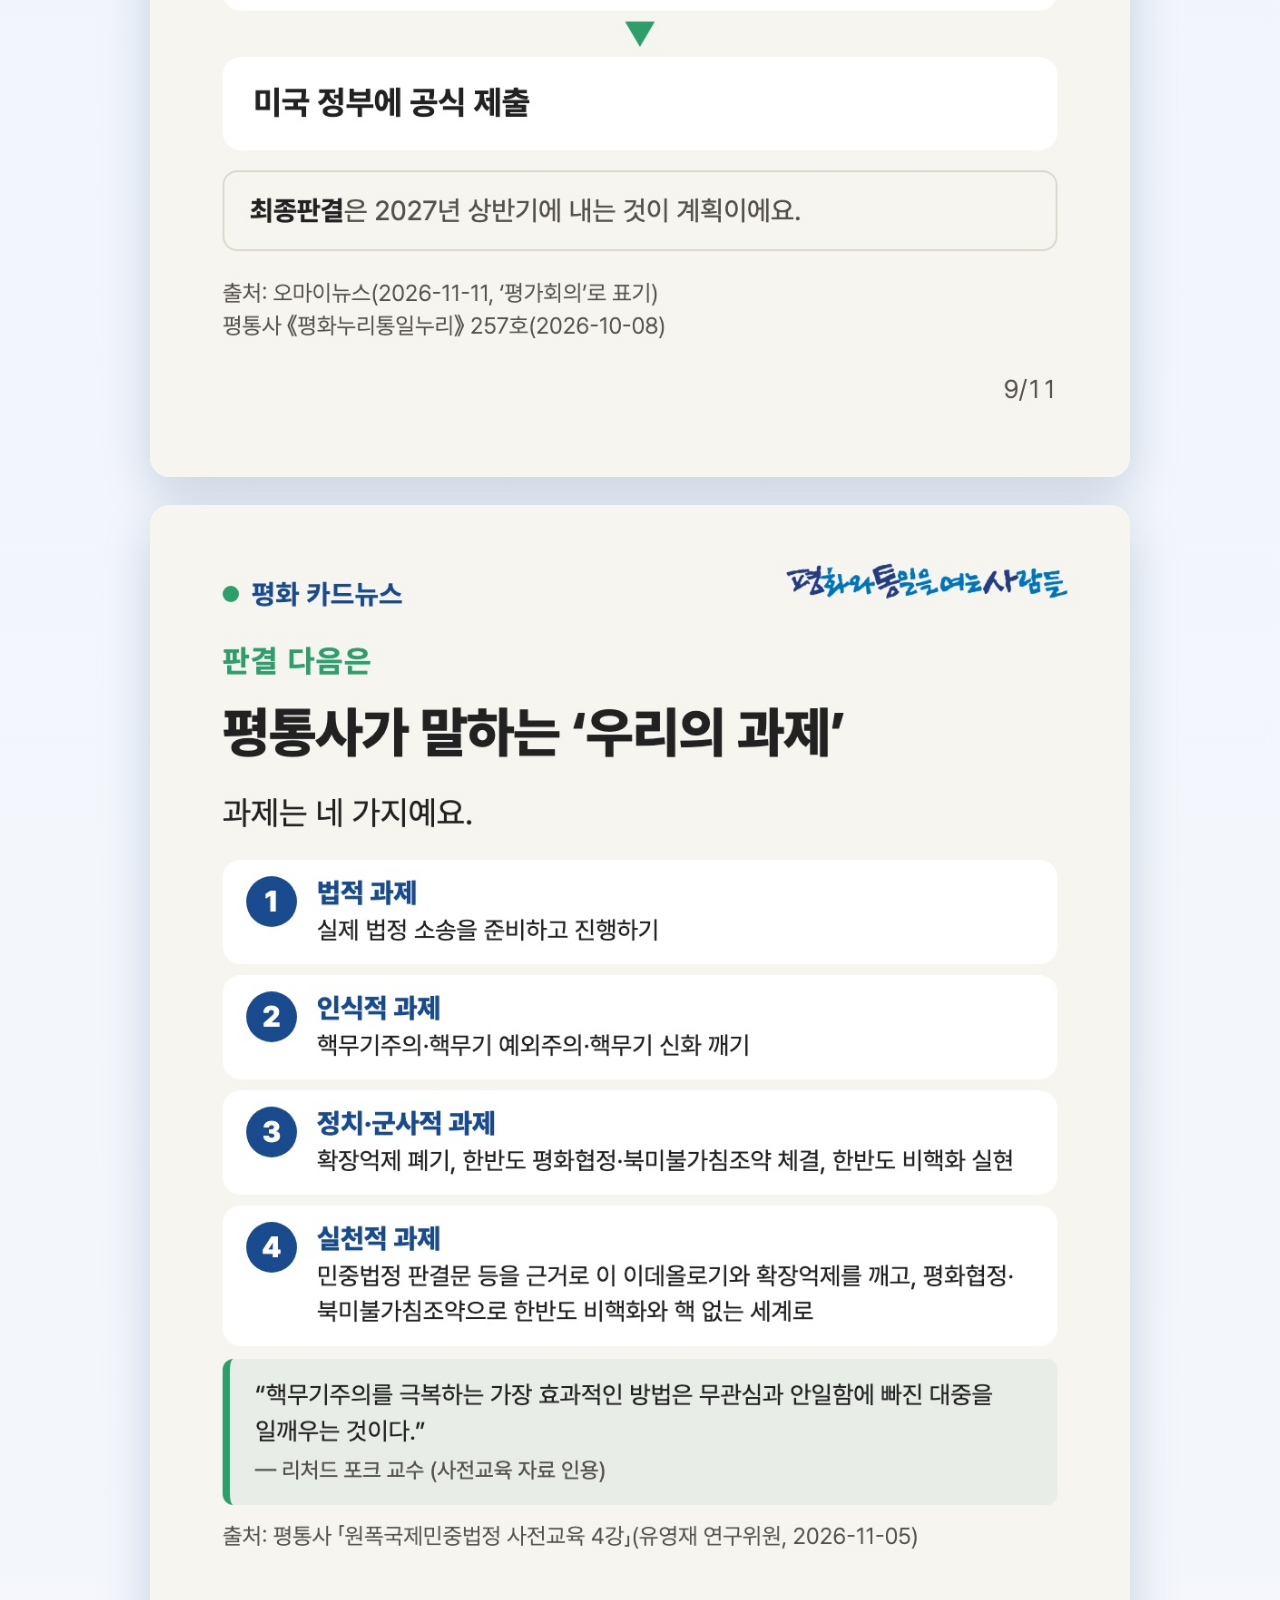
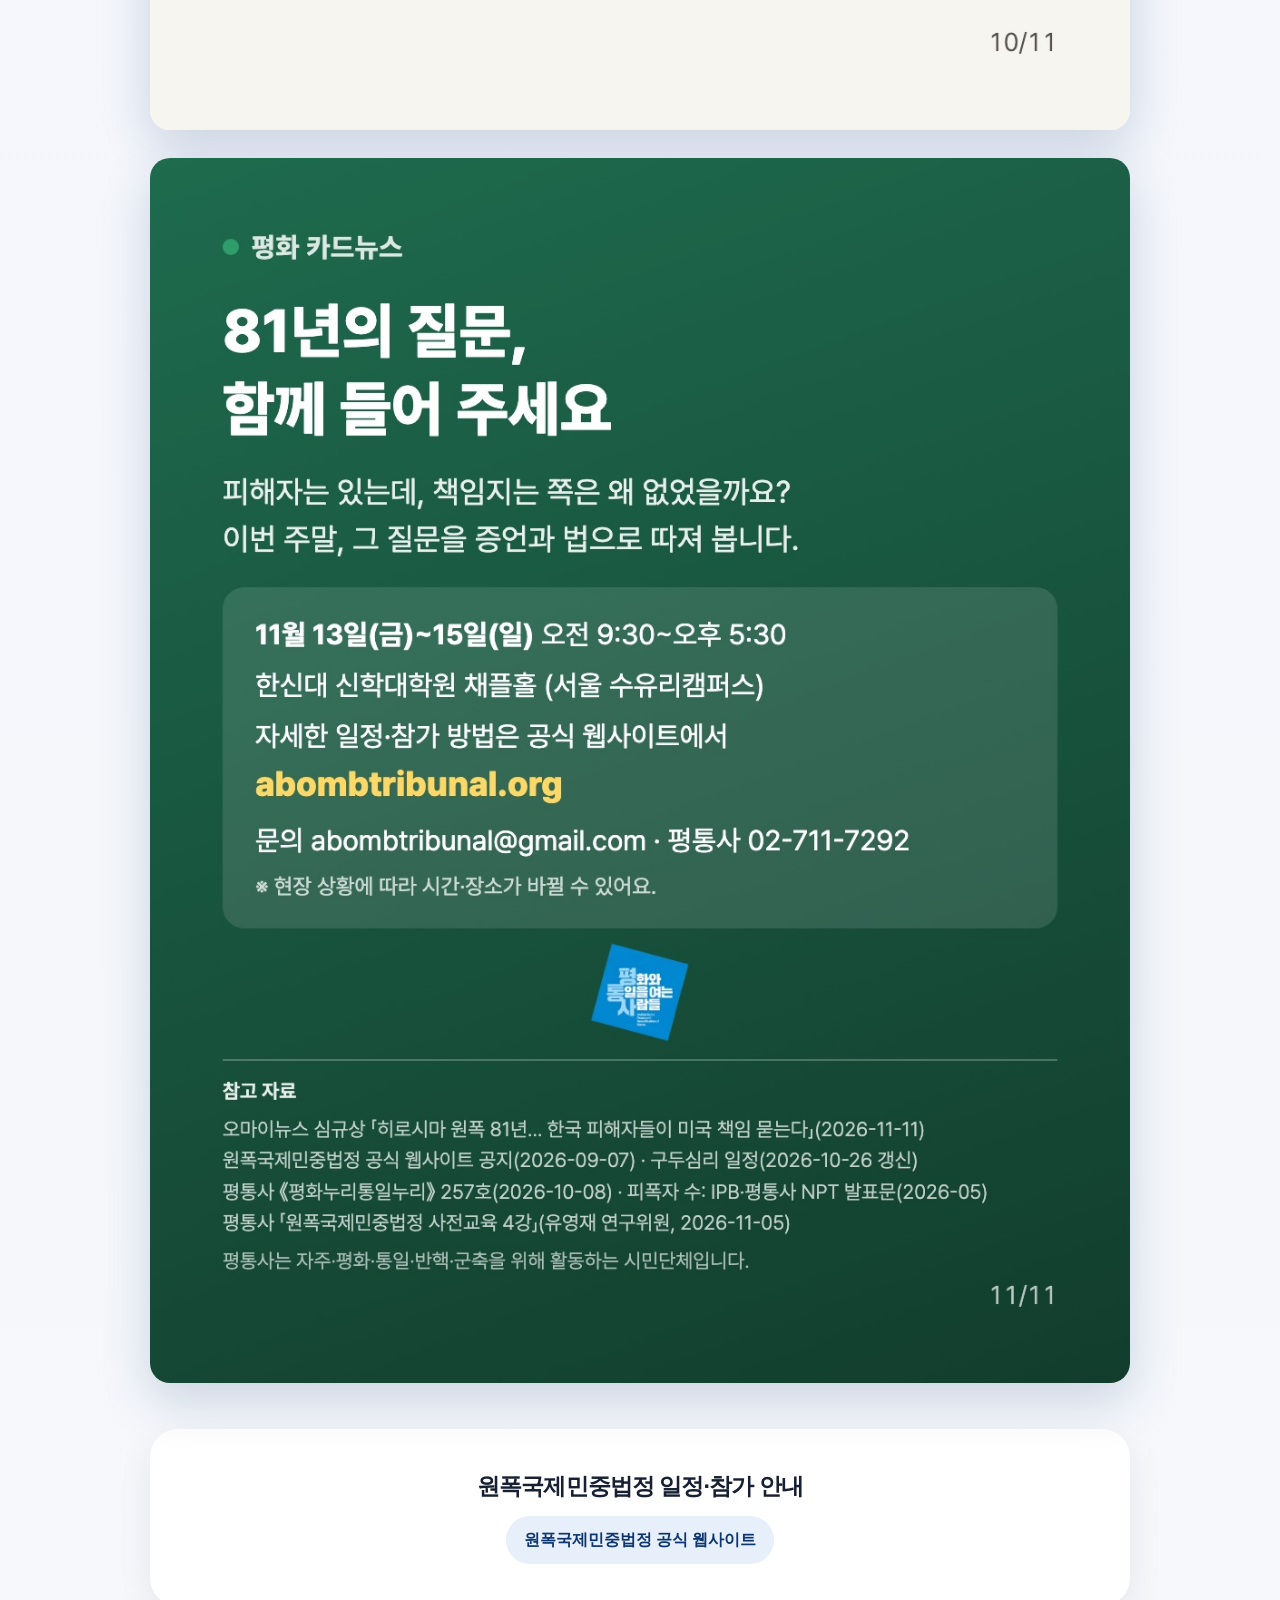
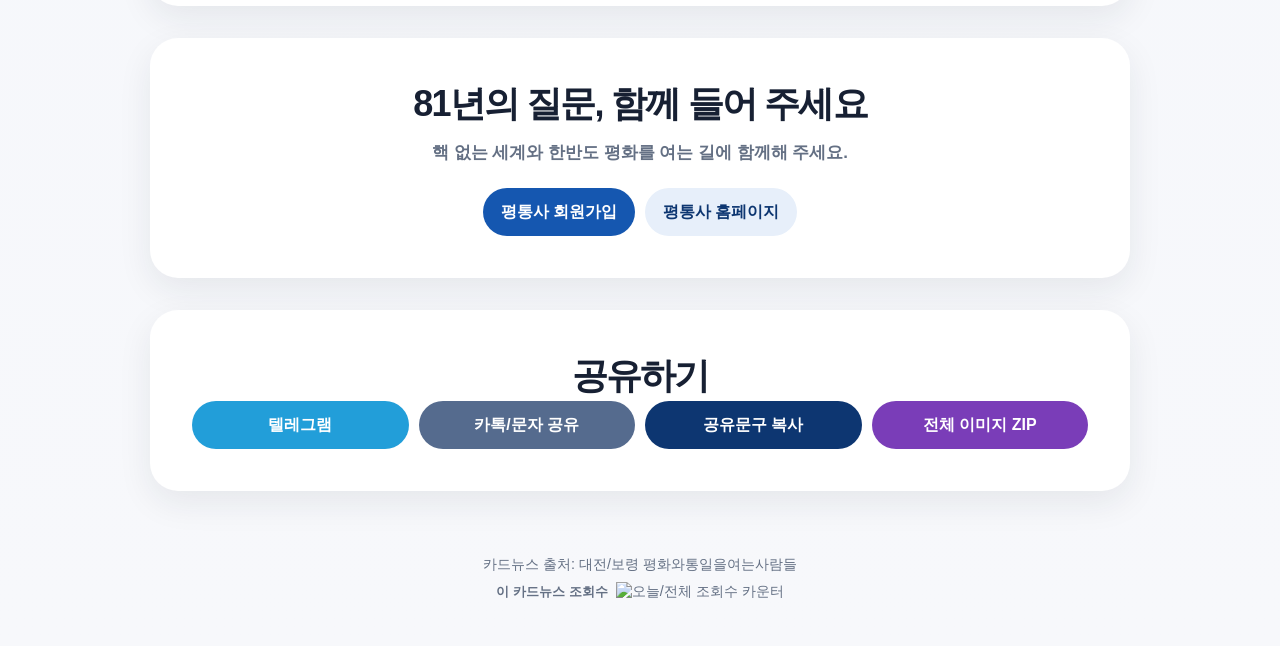
==== commit 3658e829: "fix: 원폭민중법정 카드뉴스 마지막 수정 — 제목 '미국에 책임을 묻습니다', 3·7·10쪽 문구 Co-Authored-By: Claude Opus 5.5 <noreply@ant" ====
--- a/abomb-court/index.html
+++ b/abomb-court/index.html
@@ -3,10 +3,10 @@
 <head>
   <meta charset="UTF-8">
   <meta name="viewport" content="width=device-width, initial-scale=1.0">
-  <title>81년 만에 한국원폭 피해자들이 미국에 묻습니다 | 평화자료실</title>
+  <title>81년 만에 한국원폭 피해자들이 미국에 책임을 묻습니다 | 평화자료실</title>
   <meta name="description" content="서울 원폭국제민중법정(11/13~15, 한신대 신학대학원) — 카드뉴스 11장으로 미리 보기">
   <meta name="keywords" content="원폭국제민중법정, 원폭피해자, 히로시마, 나가사키, 핵무기금지조약, 확장억제, 한반도평화, 평통사, 평화와통일을여는사람들">
-  <meta property="og:title" content="81년 만에 한국원폭 피해자들이 미국에 묻습니다">
+  <meta property="og:title" content="81년 만에 한국원폭 피해자들이 미국에 책임을 묻습니다">
   <meta property="og:description" content="서울 원폭국제민중법정(11/13~15, 한신대 신학대학원) — 카드뉴스 11장으로 미리 보기">
   <meta property="og:type" content="website">
   <meta property="og:url" content="https://peace-archive.github.io/abomb-court/">
@@ -36,14 +36,14 @@
   <main>
     <section class="hero container">
       <p class="eyebrow">카드뉴스</p>
-      <h1>81년 만에 한국원폭 피해자들이 미국에 묻습니다</h1>
+      <h1>81년 만에 한국원폭 피해자들이 미국에 책임을 묻습니다</h1>
       <p class="lead">서울 원폭국제민중법정 · 2026년 11월 13일(금)~15일(일) · 한신대 신학대학원 채플홀</p>
     </section>
 
     <section class="viewer-section container" aria-label="원폭국제민중법정 카드뉴스">
       <div class="card-scroll">
         <figure class="card-frame">
-          <img src="images/card01.jpg" alt="카드 1. 81년 만에 한국원폭 피해자들이 미국에 묻습니다" loading="eager">
+          <img src="images/card01.jpg" alt="카드 1. 81년 만에 한국원폭 피해자들이 미국에 책임을 묻습니다" loading="eager">
         </figure>
         <figure class="card-frame">
           <img src="images/card02.jpg" alt="카드 2. 시민이 여는 법정이 이번 주 서울에서 열려요" loading="lazy">
